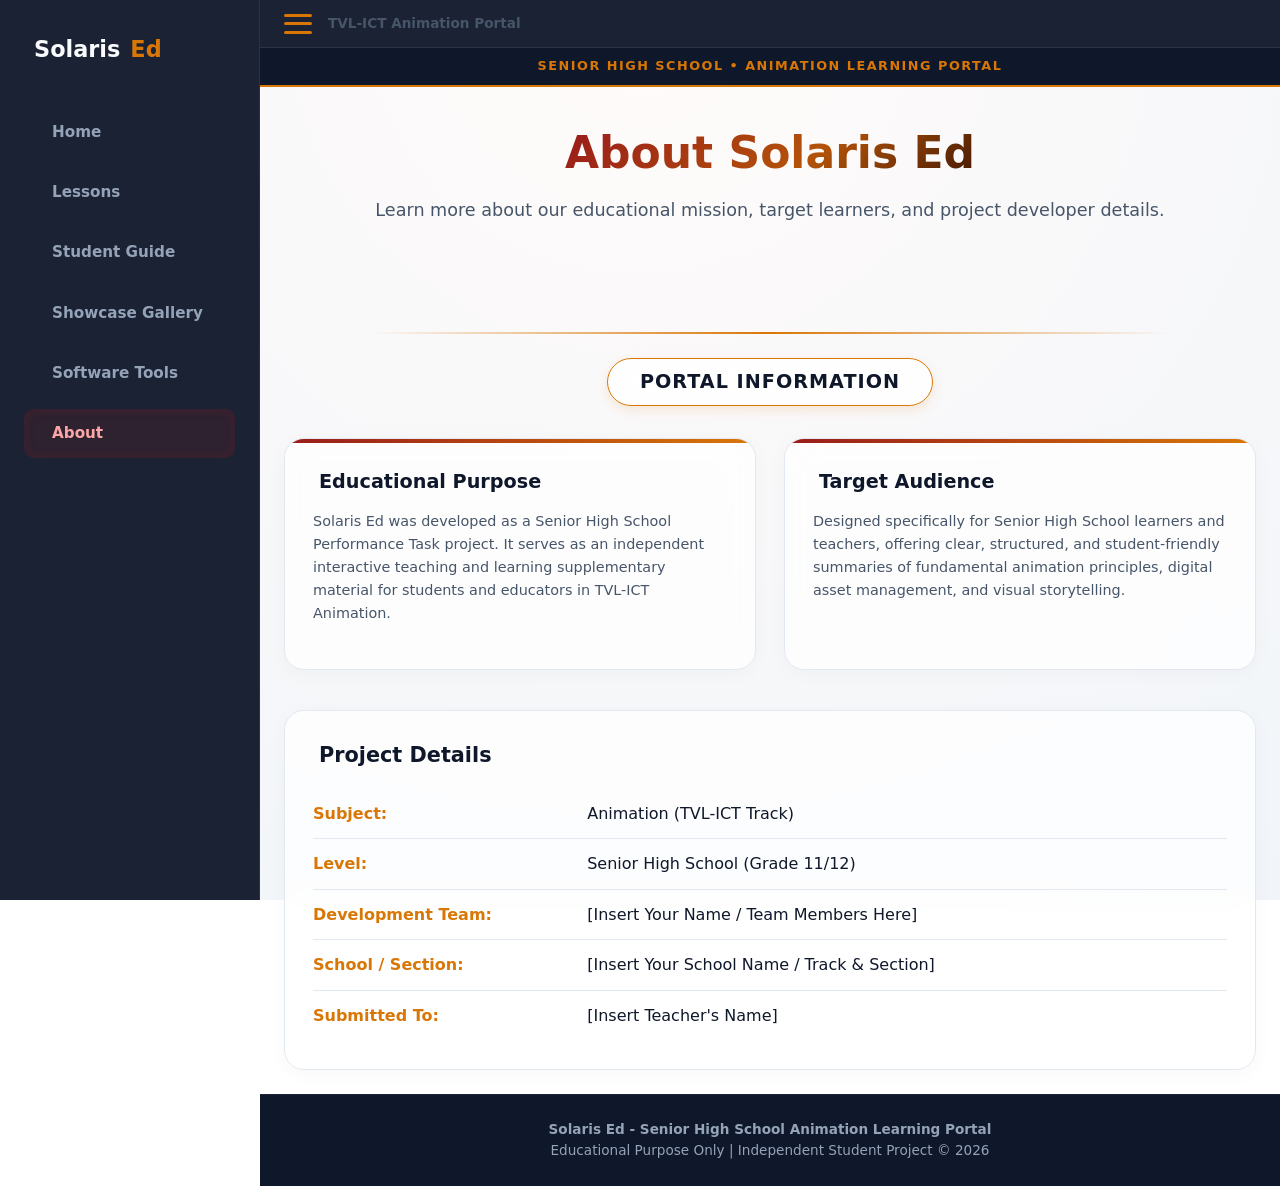
==== about.html @ 91179932 "Initial website upload" ====
<!DOCTYPE html>
<html lang="en">
<head>
    <meta charset="UTF-8">
    <meta name="viewport" content="width=device-width, initial-scale=1.0">
    <title>About Us - Solaris Ed Animation Portal</title>
    <!-- Font Awesome Icons CDN -->
    <link rel="stylesheet" href="fontawesome/css/all.min.css">
    <link rel="stylesheet" href="style.css">
</head>
<body>
    <!-- Pure CSS Sidebar Toggle Checkbox -->
    <input type="checkbox" id="sidebar-toggle" style="display: none;">

    <!-- SIDEBAR NAVIGATION -->
    <aside class="sidebar">
        <div>
            <div class="logo-container">
                <a href="index.html" class="logo">
                    <i class="fa-solid fa-sun"></i> Solaris <span>Ed</span>
                </a>
            </div>
            
            <nav>
                <ul>
                    <li><a href="index.html"><i class="fa-solid fa-house"></i> Home</a></li>
                    <li><a href="lessons.html"><i class="fa-solid fa-book-open"></i> Lessons</a></li>
                    <li><a href="guide.html"><i class="fa-solid fa-compass"></i> Student Guide</a></li>
                    <li><a href="gallery.html"><i class="fa-solid fa-photo-film"></i> Showcase Gallery</a></li>
                    <li><a href="tools.html"><i class="fa-solid fa-laptop-code"></i> Software Tools</a></li>
                    <li><a href="about.html" class="active"><i class="fa-solid fa-circle-info"></i> About</a></li>
                </ul>
            </nav>
        </div>
    </aside>

    <!-- MAIN WRAPPER -->
    <div class="main-wrapper">
        
        <!-- TOP BAR (Hamburger Menu) -->
        <div class="top-bar" style="display: flex; justify-content: space-between; align-items: center; padding: 0.8rem 1.5rem;">
            <div style="display: flex; align-items: center; gap: 1rem;">
                <label for="sidebar-toggle" class="menu-toggle-label" title="Toggle Navigation">
                    <span></span>
                    <span></span>
                    <span></span>
                </label>
                <div style="font-size: 0.85rem; font-weight: 600; color: var(--text-muted);">
                    TVL-ICT Animation Portal
                </div>
            </div>
        </div>
        <!-- Top Portal Banner -->
        <div class="portal-banner">
            SENIOR HIGH SCHOOL • ANIMATION LEARNING PORTAL
        </div>

        <!-- Header Section -->
        <section class="hero" style="padding: 2.5rem 1.5rem;">
            <div class="hero-content">
                <h1>About Solaris Ed</h1>
                <p>Learn more about our educational mission, target learners, and project developer details.</p>
            </div>
        </section>

        <!-- About Content -->
        <div class="container">
            
            <div class="title-divider-container" style="margin-top: 1rem; margin-bottom: 2rem;">
                <div class="yellow-divider-line"></div>
                <div class="section-title-badge">
                    <h2>Portal Information</h2>
                </div>
            </div>
            
            <div class="grid">
                <div class="card">
                    <h3><i class="fa-solid fa-bullseye" style="color: var(--secondary); margin-right: 6px;"></i> Educational Purpose</h3>
                    <p>Solaris Ed was developed as a Senior High School Performance Task project. It serves as an independent interactive teaching and learning supplementary material for students and educators in TVL-ICT Animation.</p>
                </div>

                <div class="card">
                    <h3><i class="fa-solid fa-users" style="color: var(--secondary); margin-right: 6px;"></i> Target Audience</h3>
                    <p>Designed specifically for Senior High School learners and teachers, offering clear, structured, and student-friendly summaries of fundamental animation principles, digital asset management, and visual storytelling.</p>
                </div>
            </div>

            <!-- Team & Developer Details -->
            <div class="lessons-preview" style="margin-top: 1rem;">
                <h2 style="font-size: 1.3rem; margin-bottom: 1rem;"><i class="fa-solid fa-folder-open" style="color: var(--secondary); margin-right: 6px;"></i> Project Details</h2>
                
                <table style="width: 100%; border-collapse: collapse; margin-top: 1rem;">
                    <tr style="border-bottom: 1px solid var(--card-border);">
                        <td style="padding: 0.75rem 0; font-weight: bold; width: 30%; color: var(--secondary);">Subject:</td>
                        <td style="padding: 0.75rem 0; color: var(--text-white);">Animation (TVL-ICT Track)</td>
                    </tr>
                    <tr style="border-bottom: 1px solid var(--card-border);">
                        <td style="padding: 0.75rem 0; font-weight: bold; color: var(--secondary);">Level:</td>
                        <td style="padding: 0.75rem 0; color: var(--text-white);">Senior High School (Grade 11/12)</td>
                    </tr>
                    <tr style="border-bottom: 1px solid var(--card-border);">
                        <td style="padding: 0.75rem 0; font-weight: bold; color: var(--secondary);">Development Team:</td>
                        <td style="padding: 0.75rem 0; color: var(--text-white);">[Insert Your Name / Team Members Here]</td>
                    </tr>
                    <tr style="border-bottom: 1px solid var(--card-border);">
                        <td style="padding: 0.75rem 0; font-weight: bold; color: var(--secondary);">School / Section:</td>
                        <td style="padding: 0.75rem 0; color: var(--text-white);">[Insert Your School Name / Track & Section]</td>
                    </tr>
                    <tr>
                        <td style="padding: 0.75rem 0; font-weight: bold; color: var(--secondary);">Submitted To:</td>
                        <td style="padding: 0.75rem 0; color: var(--text-white);">[Insert Teacher's Name]</td>
                    </tr>
                </table>
            </div>

        </div>

        <!-- Footer -->
        <footer>
            <p><strong>Solaris Ed - Senior High School Animation Learning Portal</strong></p>
            <p>Educational Purpose Only | Independent Student Project &copy; 2026</p>
        </footer>

    </div>

</body>
</html>
---- style.css ----
:root {
    --bg-dark: #1e1b4b;          
    --card-bg: rgba(255, 255, 255, 0.75); 
    --card-border: #e2e8f0;       
    --card-border-hover: #991b1b; 
    --hover-gray: #fdf2f2;        
    --primary: #991b1b;          
    --secondary: #d97706;        
    --secondary-hover: #b45309;  
    --text-main: #0f172a;        
    --text-muted: #475569;       
}

/* ==========================================
   GLOBAL RESET & BASE STYLES
   ========================================== */
* {
    box-sizing: border-box;
    margin: 0;
    padding: 0;
    font-family: 'Segoe UI', system-ui, -apple-system, sans-serif;
}

html {
    scroll-behavior: smooth;
}

body {
    background: radial-gradient(circle at top center, #fffbfa 0%, #f1f5f9 100%);
    background-attachment: fixed;
    color: var(--text-main);
    line-height: 1.6;
    display: flex;
    min-height: 100vh;
    transition: background 0.3s ease, color 0.3s ease;
}

/* ==========================================
   SIDEBAR & MAIN WRAPPER LAYOUT
   ========================================== */
.sidebar {
    width: 260px;
    background: rgba(15, 23, 42, 0.95);
    backdrop-filter: blur(16px);
    -webkit-backdrop-filter: blur(16px);
    border-right: 1px solid rgba(255, 255, 255, 0.08);
    display: flex;
    flex-direction: column;
    justify-content: space-between;
    padding: 2rem 1.5rem;
    position: fixed;
    top: 0;
    left: 0;
    height: 100vh;
    z-index: 1000;
    transition: transform 0.3s ease;
}

.main-wrapper {
    flex: 1;
    margin-left: 260px;
    display: flex;
    flex-direction: column;
    min-height: 100vh;
    transition: margin-left 0.3s ease;
}

.top-bar {
    display: flex;
    justify-content: space-between;
    align-items: center;
    padding: 1.25rem 2rem;
    background: rgba(15, 23, 42, 0.95);
    backdrop-filter: blur(12px);
    border-bottom: 1px solid rgba(255, 255, 255, 0.08);
    position: sticky;
    top: 0;
    z-index: 999;
    color: #f8fafc;
}

.menu-toggle-label {
    display: flex;
    flex-direction: column;
    justify-content: space-between;
    width: 28px;
    height: 20px;
    cursor: pointer;
    z-index: 1100;
}

.menu-toggle-label span {
    display: block;
    height: 3px;
    width: 100%;
    background: var(--secondary);
    border-radius: 2px;
    transition: all 0.3s ease;
}

.logo-container {
    display: flex;
    align-items: center;
    gap: 12px;
    margin-bottom: 2.5rem;
}

.logo {
    font-size: 1.4rem;
    font-weight: 800;
    color: #f8fafc;
    text-decoration: none;
    display: flex;
    align-items: center;
    gap: 10px;
}

.logo i {
    color: var(--secondary);
    font-size: 1.5rem;
    filter: drop-shadow(0 0 10px rgba(217, 119, 6, 0.5));
}

.logo span {
    color: var(--secondary);
}

nav ul {
    list-style: none;
    display: flex;
    flex-direction: column;
    gap: 0.75rem;
}

nav a {
    color: #94a3b8;
    text-decoration: none;
    font-weight: 600;
    padding: 0.75rem 1rem;
    border-radius: 10px;
    display: flex;
    align-items: center;
    gap: 12px;
    font-size: 0.95rem;
    transition: all 0.25s ease;
}

nav a:hover, 
nav a.active {
    background: rgba(153, 27, 27, 0.15);
    color: #fca5a5;
    box-shadow: inset 0 0 12px rgba(153, 27, 27, 0.2);
}

#sidebar-toggle:checked ~ .sidebar {
    transform: translateX(-100%);
}

#sidebar-toggle:checked ~ .main-wrapper {
    margin-left: 0;
}

/* ==========================================
   THEME SWITCH BUTTON STYLING & ANIMATION
   ========================================== */
.theme-switch-wrapper {
    display: flex;
    align-items: center;
    gap: 8px;
    cursor: pointer;
    font-size: 0.85rem;
    font-weight: 600;
    color: #94a3b8;
    user-select: none;
}

.theme-switch {
    position: relative;
    width: 46px;
    height: 24px;
    background: #334155;
    border-radius: 12px;
    padding: 2px;
    transition: background 0.3s ease;
}

.theme-switch .slider {
    position: absolute;
    top: 2px;
    left: 2px;
    width: 20px;
    height: 20px;
    background: #ffffff;
    border-radius: 50%;
    display: flex;
    align-items: center;
    justify-content: center;
    transition: transform 0.3s cubic-bezier(0.4, 0, 0.2, 1);
    box-shadow: 0 2px 4px rgba(0,0,0,0.2);
}

.theme-switch .slider i {
    font-size: 10px;
    position: absolute;
    transition: opacity 0.2s ease;
}

.theme-switch .slider .fa-sun {
    color: #f59e0b;
    opacity: 0;
}

.theme-switch .slider .fa-moon {
    color: #0f172a;
    opacity: 1;
}

#theme-toggle:checked ~ .main-wrapper .theme-switch {
    background: #fbbf24;
}

#theme-toggle:checked ~ .main-wrapper .theme-switch .slider {
    transform: translateX(22px);
}

#theme-toggle:checked ~ .main-wrapper .theme-switch .slider .fa-sun {
    opacity: 1;
}

#theme-toggle:checked ~ .main-wrapper .theme-switch .slider .fa-moon {
    opacity: 0;
}


/* ==========================================
   HOMEPAGE SPECIFIC STYLES (BANNER & HERO)
   ========================================== */
.portal-banner {
    background: #0f172a;
    border-bottom: 2px solid var(--secondary);
    color: var(--secondary);
    padding: 8px 16px;
    text-align: center;
    font-size: 0.8rem;
    letter-spacing: 1.5px;
    font-weight: 700;
    text-transform: uppercase;
}

.hero {
    padding: 3.5rem 1.5rem 2rem 1.5rem;
    text-align: center;
}

.hero-content {
    max-width: 800px;
    margin: 0 auto;
}

.hero h1 {
    font-size: 2.75rem;
    margin-bottom: 1rem;
    line-height: 1.2;
    background: linear-gradient(135deg, #991b1b 0%, #b45309 60%, #451a03 100%);
    -webkit-background-clip: text;
    -webkit-text-fill-color: transparent;
    display: inline-block;
}

.hero p {
    font-size: 1.1rem;
    margin-bottom: 1.75rem;
    color: var(--text-muted);
}

.hero-buttons {
    display: flex;
    gap: 1rem;
    justify-content: center;
    flex-wrap: wrap;
    margin-bottom: 2rem;
}

.btn-primary {
    display: inline-flex;
    align-items: center;
    gap: 8px;
    background: var(--primary);
    color: #ffffff;
    font-weight: 700;
    padding: 0.8rem 1.6rem;
    border-radius: 12px;
    text-decoration: none;
    transition: all 0.3s ease;
    box-shadow: 0 4px 15px rgba(153, 27, 27, 0.3);
}

.btn-primary:hover {
    transform: translateY(-2px);
    background: #b91c1c;
    box-shadow: 0 6px 20px rgba(153, 27, 27, 0.45);
}

.btn-secondary {
    display: inline-flex;
    align-items: center;
    gap: 8px;
    background: rgba(255, 255, 255, 0.8);
    border: 1px solid var(--card-border);
    color: var(--text-main);
    font-weight: 600;
    padding: 0.8rem 1.6rem;
    border-radius: 12px;
    text-decoration: none;
    backdrop-filter: blur(8px);
    transition: all 0.3s ease;
}

.btn-secondary:hover {
    background: #ffffff;
    border-color: var(--primary);
    color: var(--primary);
}

/* Main Container Layout */
.container {
    max-width: 1100px;
    margin: 1.5rem auto;
    padding: 0 1.5rem;
    flex: 1;
    width: 100%;
}

.title-divider-container {
    display: flex;
    flex-direction: column;
    align-items: center;
    margin: 2rem 0;
    width: 100%;
}

.yellow-divider-line {
    width: 100%;
    max-width: 800px;
    height: 2px;
    background: linear-gradient(90deg, transparent 0%, var(--secondary) 50%, transparent 100%);
    margin-bottom: 1.5rem;
}

.section-title-badge {
    display: inline-block;
    padding: 0.5rem 2rem;
    border-radius: 50px;
    background: rgba(255, 255, 255, 0.85);
    backdrop-filter: blur(14px);
    border: 1.5px solid var(--secondary);
    box-shadow: 0 4px 12px rgba(217, 119, 6, 0.15);
}

.section-title-badge h2 {
    font-size: 1.2rem;
    font-weight: 800;
    color: var(--text-main);
    letter-spacing: 1px;
    margin: 0;
    text-transform: uppercase;
}

/* ==========================================
   FEATURE CARDS GRID & ROUNDED CORNERS
   ========================================== */
.grid {
    display: grid;
    grid-template-columns: repeat(auto-fit, minmax(280px, 1fr));
    gap: 1.75rem;
    margin-bottom: 2.5rem;
}

.card, .lessons-preview, .lesson-panel, .card-aguide, .category-detail-panel {
    background: var(--card-bg);
    backdrop-filter: blur(16px);
    -webkit-backdrop-filter: blur(16px);
    border-radius: 20px !important;
    padding: 1.75rem;
    border: 1px solid var(--card-border);
    position: relative;
    overflow: hidden;
    box-shadow: 0 4px 20px rgba(0, 0, 0, 0.03);
    transition: all 0.3s cubic-bezier(0.16, 1, 0.3, 1);
}

.card::before {
    content: '';
    position: absolute;
    top: 0;
    left: 0;
    width: 100%;
    height: 4px;
    background: linear-gradient(90deg, var(--primary), var(--secondary));
}

.card h3 {
    color: var(--text-main);
    margin-bottom: 0.75rem;
    font-size: 1.2rem;
    font-weight: 700;
}

.card p {
    color: var(--text-muted);
    font-size: 0.9rem;
    margin-bottom: 1rem;
}

.card-link {
    color: var(--primary);
    text-decoration: none;
    font-weight: 700;
    font-size: 0.9rem;
    display: inline-flex;
    align-items: center;
    gap: 6px;
}

.card:hover, .lessons-preview:hover {
    transform: translateY(-5px);
    background: #ffffff;
    border-color: var(--primary);
    box-shadow: 0 10px 25px rgba(153, 27, 27, 0.12);
}

/* Homepage Dual Section */
.home-dual-section {
    display: grid;
    grid-template-columns: 1fr 1fr;
    gap: 2rem;
    margin-top: 2rem;
    align-items: start;
}

.lessons-preview {
    height: fit-content;
}

.curriculum-list {
    display: flex;
    flex-direction: column;
    gap: 0.75rem;
    list-style: none;
    margin-top: 1.25rem;
    width: 100%;
}

.curriculum-list li {
    width: 100%;
}

.curriculum-item {
    display: flex;
    align-items: center;
    justify-content: space-between;
    padding: 0.85rem 1.25rem;
    background: rgba(255, 255, 255, 0.6);
    backdrop-filter: blur(12px);
    -webkit-backdrop-filter: blur(12px);
    border: 1px solid var(--card-border);
    border-radius: 16px;
    text-decoration: none;
    color: var(--text-main);
    transition: all 0.3s cubic-bezier(0.16, 1, 0.3, 1);
}

.curriculum-item:hover {
    transform: translateY(-3px);
    border-color: var(--primary);
    background: #ffffff;
    box-shadow: 0 6px 15px rgba(153, 27, 27, 0.1);
}

.curriculum-left {
    display: flex;
    align-items: center;
    gap: 12px;
}

.curriculum-left i {
    font-size: 1.15rem;
    color: var(--secondary);
}

.curriculum-title {
    font-size: 0.95rem;
    font-weight: 700;
    color: var(--text-main);
}

.curriculum-desc {
    font-size: 0.8rem;
    color: var(--text-muted);
}

.curriculum-badge {
    font-size: 0.75rem;
    font-weight: 700;
    color: #92400e;
    background: rgba(217, 119, 6, 0.15);
    padding: 3px 10px;
    border-radius: 20px;
    border: 1px solid rgba(217, 119, 6, 0.3);
    white-space: nowrap;
}

/* ==========================================
   LESSONS NAV BAR
   ========================================== */
.lesson-nav-bar {
    display: flex;
    flex-wrap: wrap;
    justify-content: center !important;
    align-items: center;
    gap: 0.75rem;
    margin: 0 auto 2rem auto;
    padding: 0.5rem 0;
    width: 100%;
}

.lesson-nav-btn {
    flex: 1 1 0;
    min-width: 0;
    display: inline-flex;
    align-items: center;
    justify-content: center;
    gap: 3px;
    padding: 0.75rem 1.15rem;
    background: var(--card-bg);
    backdrop-filter: blur(16px);
    -webkit-backdrop-filter: blur(16px);
    border: 1px solid var(--card-border);
    border-radius: 12px;
    color: var(--text-main);
    font-size: 0.9rem;
    font-weight: 700;
    cursor: pointer;
    white-space: nowrap;
    overflow: hidden;
    text-overflow: ellipsis;
    transition: all 0.3s cubic-bezier(0.16, 1, 0.3, 1);
}

.lesson-nav-btn i {
    color: var(--secondary);
    font-size: 0.85rem;
    flex-shrink: 0;
}

.lesson-nav-btn:hover {
    background: #ffffff;
    border-color: var(--primary);
    transform: translateY(-2px);
    box-shadow: 0 4px 12px rgba(153, 27, 27, 0.15);
}

#tab-lesson1:checked ~ .lesson-nav-bar label[for="tab-lesson1"],
#tab-lesson2:checked ~ .lesson-nav-bar label[for="tab-lesson2"],
#tab-lesson3:checked ~ .lesson-nav-bar label[for="tab-lesson3"],
#tab-lesson4:checked ~ .lesson-nav-bar label[for="tab-lesson4"],
#tab-lesson5:checked ~ .lesson-nav-bar label[for="tab-lesson5"],
#tab-lesson6:checked ~ .lesson-nav-bar label[for="tab-lesson6"],
#tab-lesson7:checked ~ .lesson-nav-bar label[for="tab-lesson7"] {
    background: var(--primary);
    border-color: #7f1d1d;
    color: #ffffff;
    box-shadow: 0 4px 15px rgba(153, 27, 27, 0.3);
}

#theme-toggle:checked ~ .main-wrapper #tab-lesson1:checked ~ .lesson-nav-bar label[for="tab-lesson1"],
#theme-toggle:checked ~ .main-wrapper #tab-lesson2:checked ~ .lesson-nav-bar label[for="tab-lesson2"],
#theme-toggle:checked ~ .main-wrapper #tab-lesson3:checked ~ .lesson-nav-bar label[for="tab-lesson3"],
#theme-toggle:checked ~ .main-wrapper #tab-lesson4:checked ~ .lesson-nav-bar label[for="tab-lesson4"],
#theme-toggle:checked ~ .main-wrapper #tab-lesson5:checked ~ .lesson-nav-bar label[for="tab-lesson5"],
#theme-toggle:checked ~ .main-wrapper #tab-lesson6:checked ~ .lesson-nav-bar label[for="tab-lesson6"],
#theme-toggle:checked ~ .main-wrapper #tab-lesson7:checked ~ .lesson-nav-bar label[for="tab-lesson7"] {
    background: #fbbf24 !important;
    border-color: #d97706 !important;
    color: #0f172a !important;
}

/* ==========================================
   LESSON PANELS DISPLAY & BADGES
   ========================================== */
.lesson-panel {
    display: none !important;
    background: var(--card-bg);
    border: 1px solid var(--card-border);
    border-radius: 20px;
    padding: 2.5rem;
    backdrop-filter: blur(16px);
    -webkit-backdrop-filter: blur(16px);
    margin-top: 1.0rem;
    box-shadow: 0 4px 20px rgba(0, 0, 0, 0.03);
    animation: fadeIn 0.4s ease-in-out;
}

@keyframes fadeIn {
    from { opacity: 0; transform: translateY(10px); }
    to { opacity: 1; transform: translateY(0); }
}

#tab-lesson1:checked ~ .lesson-content-display #panel-lesson1,
#tab-lesson2:checked ~ .lesson-content-display #panel-lesson2,
#tab-lesson3:checked ~ .lesson-content-display #panel-lesson3,
#tab-lesson4:checked ~ .lesson-content-display #panel-lesson4,
#tab-lesson5:checked ~ .lesson-content-display #panel-lesson5,
#tab-lesson6:checked ~ .lesson-content-display #panel-lesson6,
#tab-lesson7:checked ~ .lesson-content-display #panel-lesson7 {
    display: block !important;
}

.lesson-header-row {
    display: flex;
    justify-content: space-between;
    align-items: flex-start;
    gap: 1rem;
    flex-wrap: wrap;
    margin-bottom: 1.5rem;
}

.view-toggle-container {
    display: inline-flex;
    background: rgba(0, 0, 0, 0.05);
    padding: 4px;
    border-radius: 12px;
    border: 1px solid var(--card-border);
}

.toggle-btn {
    padding: 0.45rem 0.9rem;
    font-size: 0.8rem;
    font-weight: 600;
    color: var(--text-muted);
    border-radius: 8px;
    cursor: pointer;
    display: inline-flex;
    align-items: center;
    gap: 6px;
    transition: all 0.25s ease;
}

.toggle-btn:hover {
    color: var(--text-main);
}

#l1-full:checked ~ .lesson-header-row .btn-full,
#l1-summary:checked ~ .lesson-header-row .btn-summary,
#l2-full:checked ~ .lesson-header-row .btn-full,
#l2-summary:checked ~ .lesson-header-row .btn-summary,
#l3-full:checked ~ .lesson-header-row .btn-full,
#l3-summary:checked ~ .lesson-header-row .btn-summary,
#l4-full:checked ~ .lesson-header-row .btn-full,
#l4-summary:checked ~ .lesson-header-row .btn-summary,
#l5-full:checked ~ .lesson-header-row .btn-full,
#l5-summary:checked ~ .lesson-header-row .btn-summary,
#l6-full:checked ~ .lesson-header-row .btn-full,
#l6-summary:checked ~ .lesson-header-row .btn-summary,
#l7-full:checked ~ .lesson-header-row .btn-full,
#l7-summary:checked ~ .lesson-header-row .btn-summary {
    background: var(--primary);
    color: #ffffff;
    font-weight: 700;
    box-shadow: 0 2px 8px rgba(153, 27, 27, 0.3);
}

.summary-content-view {
    display: none;
}

#l1-summary:checked ~ .full-content-view,
#l2-summary:checked ~ .full-content-view,
#l3-summary:checked ~ .full-content-view,
#l4-summary:checked ~ .full-content-view,
#l5-summary:checked ~ .full-content-view,
#l6-summary:checked ~ .full-content-view,
#l7-summary:checked ~ .full-content-view {
    display: none;
}

#l1-summary:checked ~ .summary-content-view,
#l2-summary:checked ~ .summary-content-view,
#l3-summary:checked ~ .summary-content-view,
#l4-summary:checked ~ .summary-content-view,
#l5-summary:checked ~ .summary-content-view,
#l6-summary:checked ~ .summary-content-view,
#l7-summary:checked ~ .summary-content-view {
    display: block;
    animation: fadeIn 0.3s ease-in-out;
}

.summary-highlight-card {
    background: rgba(255, 255, 255, 0.7);
    border: 1.5px solid rgba(153, 27, 27, 0.3);
    border-radius: 16px;
    padding: 1.5rem;
    box-shadow: 0 4px 15px rgba(153, 27, 27, 0.05);
}

.summary-badge {
    display: inline-flex;
    align-items: center;
    gap: 6px;
    font-size: 0.85rem;
    font-weight: 800;
    color: var(--primary);
    background: rgba(153, 27, 27, 0.12);
    padding: 4px 12px;
    border-radius: 20px;
    border: 1px solid rgba(153, 27, 27, 0.25);
    margin-bottom: 1.25rem;
    text-transform: uppercase;
}

.summary-list {
    list-style: none;
    display: flex;
    flex-direction: column;
    gap: 0.85rem;
}

.summary-list li {
    background: rgba(255, 255, 255, 0.7);
    padding: 0.85rem 1.1rem;
    border-radius: 10px;
    border-left: 4px solid var(--primary);
    font-size: 0.92rem;
    line-height: 1.5;
    color: var(--text-main);
}

.highlight-yellow {
    color: #b45309;
    font-weight: 700;
}

.welcome-box {
    text-align: center;
    padding: 3rem 2rem;
}

.welcome-icon {
    font-size: 3rem;
    color: var(--primary);
    margin-bottom: 1rem;
}

.lesson-tag {
    display: inline-block;
    font-size: 0.75rem;
    font-weight: 700;
    color: var(--primary);
    background: rgba(153, 27, 27, 0.12);
    padding: 4px 12px;
    border-radius: 20px;
    border: 1px solid rgba(153, 27, 27, 0.25);
    margin-bottom: 0.5rem;
}

.lesson-subtitle {
    font-size: 0.95rem;
    color: var(--text-muted);
    margin-top: 0.25rem;
}

.lesson-body-text h3 {
    font-size: 1.1rem;
    color: var(--text-main);
    margin-top: 1.5rem;
    margin-bottom: 0.75rem;
    font-weight: 700;
}

.lesson-body-text ul {
    padding-left: 1.25rem;
    color: var(--text-main);
}

.lesson-body-text li {
    margin-bottom: 0.5rem;
    font-size: 0.95rem;
}

.image-placeholder-box {
    width: 100%;
    min-height: 200px;
    background: rgba(255, 255, 255, 0.5);
    border: 2px dashed rgba(153, 27, 27, 0.4);
    border-radius: 16px;
    display: flex;
    flex-direction: column;
    align-items: center;
    justify-content: center;
    margin: 1.25rem 0;
    padding: 1.5rem;
    text-align: center;
    backdrop-filter: blur(8px);
    transition: all 0.3s ease;
}

.image-placeholder-box:hover {
    border-color: var(--primary);
    background: rgba(153, 27, 27, 0.05);
}

.placeholder-icon {
    font-size: 2.5rem;
    color: var(--primary);
    margin-bottom: 0.75rem;
}

.image-placeholder-box p {
    font-size: 0.9rem;
    color: var(--text-muted);
    font-weight: 500;
}

/* FOOTER */
footer {
    background-color: #0f172a;
    color: #94a3b8;
    padding: 1.5rem;
    text-align: center;
    font-size: 0.85rem;
    border-top: 1px solid rgba(255, 255, 255, 0.05);
    margin-top: auto;
}

/* RESPONSIVE LAYOUT */
@media (max-width: 900px) {
    .sidebar {
        transform: translateX(-100%);
    }
    .main-wrapper {
        margin-left: 0;
    }
    #sidebar-toggle:checked ~ .sidebar {
        transform: translateX(0);
    }
    .home-dual-section {
        grid-template-columns: 1fr;
    }
}

/* ==========================================
   SOFTWARE TOOLS HUB & GUIDE STYLES
   ========================================== */
.tool-radio {
    display: none !important;
}

.tools-layout {
    display: grid;
    grid-template-columns: 2fr 1fr;
    gap: 2rem;
    align-items: start;
}

@media (max-width: 768px) {
    .tools-layout {
        grid-template-columns: 1fr;
    }
}

.category-label {
    display: flex;
    align-items: center;
    gap: 1rem;
    width: 100%;
    padding: 1.25rem 1.5rem;
    background: var(--card-bg);
    border: 1px solid var(--card-border);
    border-radius: 14px;
    cursor: pointer;
    transition: all 0.3s ease;
    margin-bottom: 1rem;
    box-sizing: border-box;
    color: var(--text-main);
    font-weight: 600;
}

.category-label:hover {
    background: #ffffff;
    border-color: var(--primary);
}

/* PAG-AAYOS SA MALIIT NA TEXT SA CATEGORY BUTTONS PARA MAGING READABLE */
.category-label small, 
.category-label p,
.category-label div span {
    color: #475569 !important;
    font-weight: 500;
}

.category-detail-panel {
    display: none !important;
    background: var(--card-bg);
    border: 1px solid var(--card-border);
    border-radius: 20px !important;
    padding: 2rem;
    backdrop-filter: blur(16px);
}

#cat-default:checked ~ .tools-layout #panel-default {
    display: block !important;
}

#cat-pc:checked ~ .tools-layout #label-pc {
    background: var(--primary);
    border-color: #7f1d1d;
    color: #ffffff;
}

/* Kapag naka-active o nakapindot, gawing puti ang maliit na text sa button */
#cat-pc:checked ~ .tools-layout label[for="cat-pc"] small,
#cat-mobile:checked ~ .tools-layout label[for="cat-mobile"] small {
    color: #f1f5f9 !important;
}

#cat-pc:checked ~ .tools-layout #panel-pc {
    display: block !important;
}

#cat-mobile:checked ~ .tools-layout #label-mobile {
    background: var(--primary);
    border-color: #7f1d1d;
    color: #ffffff;
}

#cat-mobile:checked ~ .tools-layout #panel-mobile {
    display: block !important;
}

.sub-tool-card {
    background: rgba(255, 255, 255, 0.65);
    border: 1px solid var(--card-border);
    border-radius: 12px;
    padding: 1.25rem;
    margin-bottom: 1rem;
    display: flex;
    justify-content: space-between;
    align-items: center;
    gap: 1rem;
    transition: all 0.2s ease;
}

.sub-tool-card:hover {
    background: #ffffff;
    border-color: var(--primary);
}

@media (max-width: 600px) {
    .sub-tool-card {
        flex-direction: column;
        align-items: flex-start;
    }
}

.sub-tool-info {
    flex: 1;
}

.category-detail-panel h3,
.category-detail-panel h4,
.sub-tool-info h4 {
    color: #b45309 !important;
    font-weight: 700;
}

.tool-action-btn {
    display: inline-flex;
    align-items: center;
    gap: 6px;
    padding: 0.5rem 1rem;
    background: var(--primary);
    color: #ffffff;
    font-weight: 700;
    font-size: 0.85rem;
    border-radius: 8px;
    text-decoration: none;
    transition: all 0.2s ease;
    white-space: nowrap;
    box-shadow: 0 2px 8px rgba(153, 27, 27, 0.25);
}

.tool-action-btn:hover {
    background: #b91c1c;
}

#tab-welcome:checked ~ .lesson-content-display #panel-welcome {
    display: block !important;
}

#tab-lesson1:checked ~ .lesson-content-display #panel-welcome,
#tab-lesson2:checked ~ .lesson-content-display #panel-welcome,
#tab-lesson3:checked ~ .lesson-content-display #panel-welcome,
#tab-lesson4:checked ~ .lesson-content-display #panel-welcome,
#tab-lesson5:checked ~ .lesson-content-display #panel-welcome,
#tab-lesson6:checked ~ .lesson-content-display #panel-welcome,
#tab-lesson7:checked ~ .lesson-content-display #panel-welcome {
    display: none !important;
}

/* Card Guide Container */
.card-aguide {
    background: var(--card-bg);
    border: 1px solid var(--card-border);
    border-top: 4px solid var(--secondary);
    border-radius: 20px !important;
    padding: 2.5rem;
    backdrop-filter: blur(16px);
    margin-top: 1.0rem;
    margin-bottom: 2rem;
    display: block;
    box-shadow: 0 8px 30px rgba(0, 0, 0, 0.05);
}

.card-aguide h2 {
    margin-top: 0.5rem;
    margin-bottom: 0.5rem;
    color: var(--text-main);
}

.card-aguide .lesson-subtitle {
    margin-bottom: 1.5rem;
    color: var(--text-muted);
}

.card-aguide h3 {
    margin-top: 1.5rem;
    margin-bottom: 0.5rem;
    color: var(--text-main);
}

.card-aguide ul {
    margin-left: 1.5rem;
    margin-bottom: 1.5rem;
    color: var(--text-main);
}

.card-aguide .faq-list {
    display: flex;
    flex-direction: column;
    gap: 1rem;
    margin-top: 1rem;
}

.card-aguide .faq-item {
    background: rgba(255, 255, 255, 0.5);
    padding: 1.25rem;
    border-radius: 12px;
    border: 1px solid var(--card-border);
}

.card-aguide .faq-item h4 {
    color: var(--secondary);
    margin-bottom: 0.5rem;
    font-size: 1rem;
}

.card-aguide .faq-item p {
    font-size: 0.9rem;
    color: var(--text-muted);
    margin: 0;
}
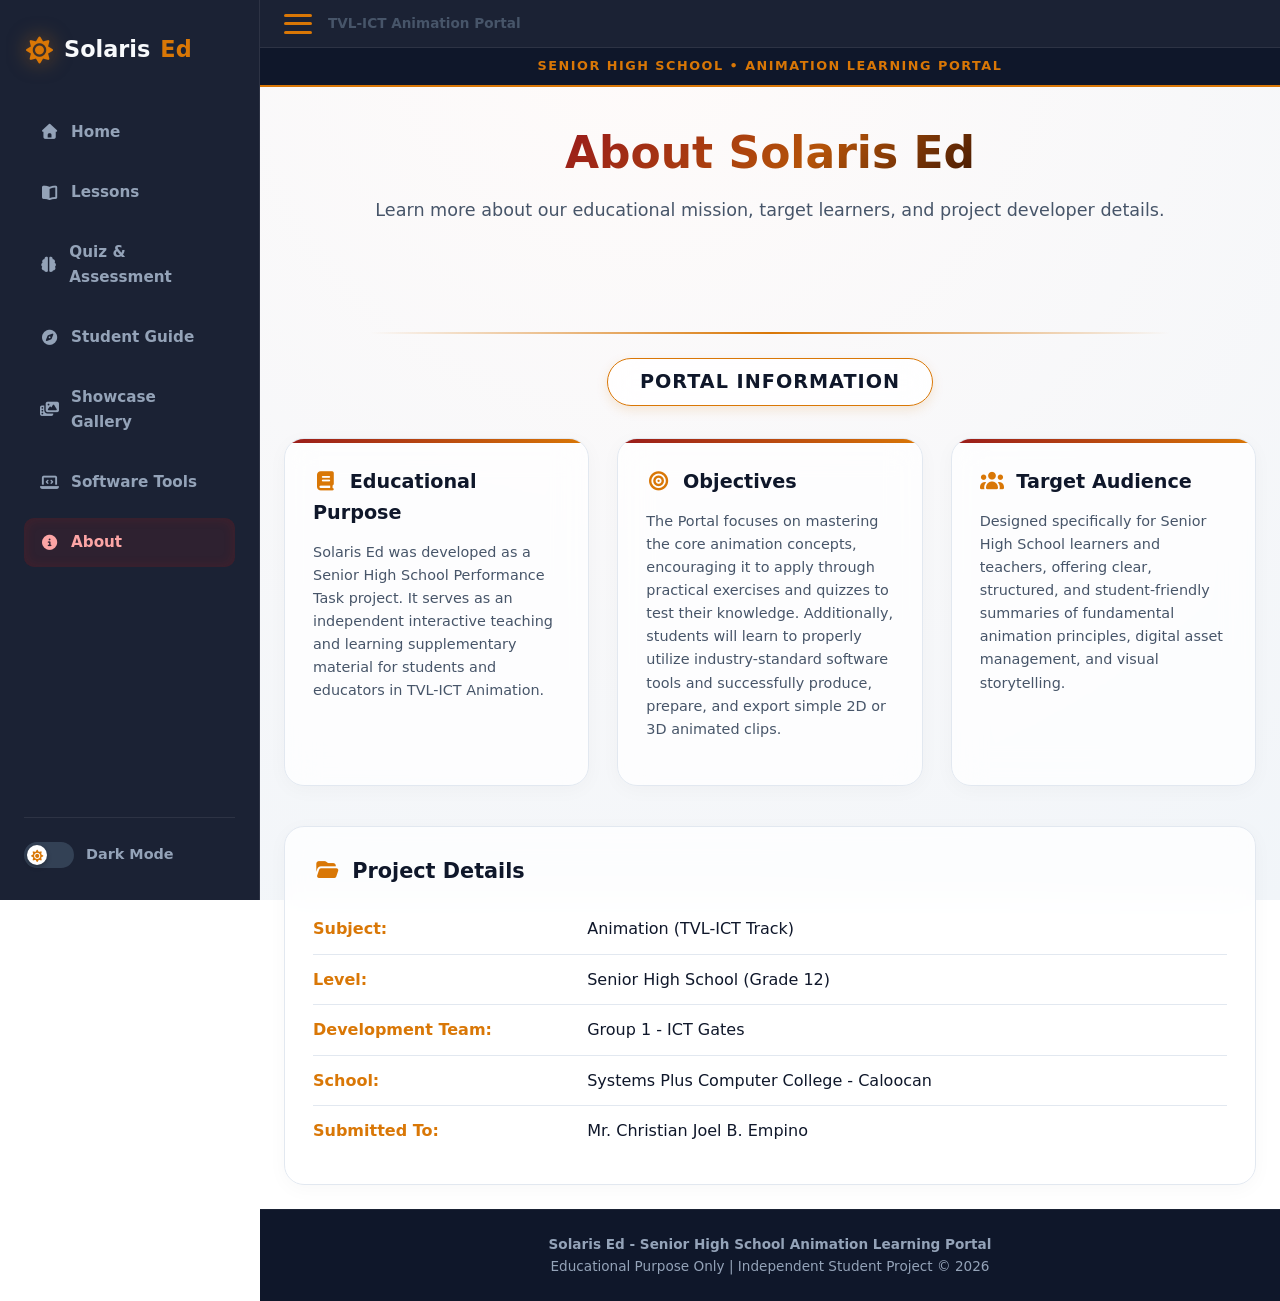
==== commit b5d1f587: "Commit v.2" ====
--- a/about.html
+++ b/about.html
@@ -3,16 +3,14 @@
 <head>
     <meta charset="UTF-8">
     <meta name="viewport" content="width=device-width, initial-scale=1.0">
+    <link type="image/x-icon" href="C:/Users/63907/3D Objects/Website Animation/Images/solaris_logo.png" rel="shortcut icon">
     <title>About Us - Solaris Ed Animation Portal</title>
-    <!-- Font Awesome Icons CDN -->
-    <link rel="stylesheet" href="fontawesome/css/all.min.css">
-    <link rel="stylesheet" href="style.css">
+    <link rel="stylesheet" href="css/all.min.css">
+    <link rel="stylesheet" href="css/style.css">
 </head>
 <body>
-    <!-- Pure CSS Sidebar Toggle Checkbox -->
     <input type="checkbox" id="sidebar-toggle" style="display: none;">
 
-    <!-- SIDEBAR NAVIGATION -->
     <aside class="sidebar">
         <div>
             <div class="logo-container">
@@ -25,6 +23,7 @@
                 <ul>
                     <li><a href="index.html"><i class="fa-solid fa-house"></i> Home</a></li>
                     <li><a href="lessons.html"><i class="fa-solid fa-book-open"></i> Lessons</a></li>
+                    <li><a href="Quiz.html"><i class="fa-solid fa-brain"></i> Quiz & Assessment</a></li>
                     <li><a href="guide.html"><i class="fa-solid fa-compass"></i> Student Guide</a></li>
                     <li><a href="gallery.html"><i class="fa-solid fa-photo-film"></i> Showcase Gallery</a></li>
                     <li><a href="tools.html"><i class="fa-solid fa-laptop-code"></i> Software Tools</a></li>
@@ -32,12 +31,23 @@
                 </ul>
             </nav>
         </div>
+
+        <div class="sidebar-footer" style="margin-top: auto; padding-top: 1.5rem; border-top: 1px solid rgba(255, 255, 255, 0.08);">
+            <input type="checkbox" id="theme-toggle" style="display: none;" onchange="saveThemePreference()">
+            <label for="theme-toggle" class="theme-switch-wrapper">
+                <div class="theme-switch">
+                    <div class="slider">
+                        <i class="fa-solid fa-sun"></i>
+                        <i class="fa-solid fa-moon"></i>
+                    </div>
+                </div>
+                <span class="theme-label-text">Dark Mode</span>
+            </label>
+        </div>
     </aside>
 
-    <!-- MAIN WRAPPER -->
     <div class="main-wrapper">
         
-        <!-- TOP BAR (Hamburger Menu) -->
         <div class="top-bar" style="display: flex; justify-content: space-between; align-items: center; padding: 0.8rem 1.5rem;">
             <div style="display: flex; align-items: center; gap: 1rem;">
                 <label for="sidebar-toggle" class="menu-toggle-label" title="Toggle Navigation">
@@ -50,12 +60,11 @@
                 </div>
             </div>
         </div>
-        <!-- Top Portal Banner -->
+
         <div class="portal-banner">
             SENIOR HIGH SCHOOL • ANIMATION LEARNING PORTAL
         </div>
 
-        <!-- Header Section -->
         <section class="hero" style="padding: 2.5rem 1.5rem;">
             <div class="hero-content">
                 <h1>About Solaris Ed</h1>
@@ -63,7 +72,6 @@
             </div>
         </section>
 
-        <!-- About Content -->
         <div class="container">
             
             <div class="title-divider-container" style="margin-top: 1rem; margin-bottom: 2rem;">
@@ -75,17 +83,22 @@
             
             <div class="grid">
                 <div class="card">
-                    <h3><i class="fa-solid fa-bullseye" style="color: var(--secondary); margin-right: 6px;"></i> Educational Purpose</h3>
+                    <h3><i class="fa-solid fa-book" style="color: var(--secondary); margin-right: 6px;"></i> Educational Purpose</h3>
                     <p>Solaris Ed was developed as a Senior High School Performance Task project. It serves as an independent interactive teaching and learning supplementary material for students and educators in TVL-ICT Animation.</p>
+                </div>
+
+                <div class="card">
+                    <h3><i class="fa-solid fa-bullseye" style="color: var(--secondary); margin-right: 6px;"></i> Objectives</h3>
+                    <p>The Portal focuses on mastering the core animation concepts, encouraging it to apply through practical exercises and quizzes to test their knowledge. Additionally, students will learn to properly utilize industry-standard software tools and successfully produce, prepare, and export simple 2D or 3D animated clips.</p>
                 </div>
 
                 <div class="card">
                     <h3><i class="fa-solid fa-users" style="color: var(--secondary); margin-right: 6px;"></i> Target Audience</h3>
                     <p>Designed specifically for Senior High School learners and teachers, offering clear, structured, and student-friendly summaries of fundamental animation principles, digital asset management, and visual storytelling.</p>
                 </div>
+               
             </div>
 
-            <!-- Team & Developer Details -->
             <div class="lessons-preview" style="margin-top: 1rem;">
                 <h2 style="font-size: 1.3rem; margin-bottom: 1rem;"><i class="fa-solid fa-folder-open" style="color: var(--secondary); margin-right: 6px;"></i> Project Details</h2>
                 
@@ -96,32 +109,31 @@
                     </tr>
                     <tr style="border-bottom: 1px solid var(--card-border);">
                         <td style="padding: 0.75rem 0; font-weight: bold; color: var(--secondary);">Level:</td>
-                        <td style="padding: 0.75rem 0; color: var(--text-white);">Senior High School (Grade 11/12)</td>
+                        <td style="padding: 0.75rem 0; color: var(--text-white);">Senior High School (Grade 12)</td>
                     </tr>
                     <tr style="border-bottom: 1px solid var(--card-border);">
                         <td style="padding: 0.75rem 0; font-weight: bold; color: var(--secondary);">Development Team:</td>
-                        <td style="padding: 0.75rem 0; color: var(--text-white);">[Insert Your Name / Team Members Here]</td>
+                        <td style="padding: 0.75rem 0; color: var(--text-white);">Group 1 - ICT Gates</td>
                     </tr>
                     <tr style="border-bottom: 1px solid var(--card-border);">
-                        <td style="padding: 0.75rem 0; font-weight: bold; color: var(--secondary);">School / Section:</td>
-                        <td style="padding: 0.75rem 0; color: var(--text-white);">[Insert Your School Name / Track & Section]</td>
+                        <td style="padding: 0.75rem 0; font-weight: bold; color: var(--secondary);">School:</td>
+                        <td style="padding: 0.75rem 0; color: var(--text-white);">Systems Plus Computer College - Caloocan</td>
                     </tr>
                     <tr>
                         <td style="padding: 0.75rem 0; font-weight: bold; color: var(--secondary);">Submitted To:</td>
-                        <td style="padding: 0.75rem 0; color: var(--text-white);">[Insert Teacher's Name]</td>
+                        <td style="padding: 0.75rem 0; color: var(--text-white);">Mr. Christian Joel B. Empino</td>
                     </tr>
                 </table>
             </div>
 
         </div>
 
-        <!-- Footer -->
         <footer>
             <p><strong>Solaris Ed - Senior High School Animation Learning Portal</strong></p>
             <p>Educational Purpose Only | Independent Student Project &copy; 2026</p>
         </footer>
 
     </div>
-
+   	<script src="js/theme_mode.js"></script>
 </body>
 </html>
--- a/css/style.css
+++ b/css/style.css
@@ -0,0 +1,2097 @@
+:root {
+    --bg-dark: #1e1b4b;          
+    --card-bg: rgba(255, 255, 255, 0.75); 
+    --card-border: #e2e8f0;       
+    --card-border-hover: #f56c6c; 
+    --hover-gray: #fdf2f2;        
+    --primary: #991b1b;          
+    --secondary: #d97706;        
+    --secondary-hover: #b45309;  
+    --text-main: #0f172a;        
+    --text-muted: #475569;       
+}
+
+/* ==========================================
+   GLOBAL RESET & BASE STYLES
+   ========================================== */
+* {
+    box-sizing: border-box;
+    margin: 0;
+    padding: 0;
+    font-family: 'Segoe UI', system-ui, -apple-system, sans-serif;
+}
+
+html {
+    scroll-behavior: smooth;
+}
+
+body {
+    background: radial-gradient(circle at top center, #fffbfa 0%, #f1f5f9 100%);
+    background-attachment: fixed;
+    color: var(--text-main);
+    line-height: 1.6;
+    display: flex;
+    min-height: 100vh;
+    transition: background 0.3s ease, color 0.3s ease;
+}
+
+/* ==========================================
+   SIDEBAR & MAIN WRAPPER LAYOUT
+   ========================================== */
+.sidebar {
+    width: 260px;
+    background: rgba(15, 23, 42, 0.95);
+    backdrop-filter: blur(16px);
+    -webkit-backdrop-filter: blur(16px);
+    border-right: 1px solid rgba(255, 255, 255, 0.08);
+    display: flex;
+    flex-direction: column;
+    justify-content: space-between;
+    padding: 2rem 1.5rem;
+    position: fixed;
+    top: 0;
+    left: 0;
+    height: 100vh;
+    z-index: 1000;
+    transition: transform 0.3s ease;
+}
+
+.main-wrapper {
+    flex: 1;
+    margin-left: 260px;
+    display: flex;
+    flex-direction: column;
+    min-height: 100vh;
+    transition: margin-left 0.3s ease;
+}
+
+.top-bar {
+    display: flex;
+    justify-content: space-between;
+    align-items: center;
+    padding: 1.25rem 2rem;
+    background: rgba(15, 23, 42, 0.95);
+    backdrop-filter: blur(12px);
+    border-bottom: 1px solid rgba(255, 255, 255, 0.08);
+    position: sticky;
+    top: 0;
+    z-index: 999;
+    color: #f8fafc;
+}
+
+.menu-toggle-label {
+    display: flex;
+    flex-direction: column;
+    justify-content: space-between;
+    width: 28px;
+    height: 20px;
+    cursor: pointer;
+    z-index: 1100;
+}
+
+.menu-toggle-label span {
+    display: block;
+    height: 3px;
+    width: 100%;
+    background: var(--secondary);
+    border-radius: 2px;
+    transition: all 0.3s ease;
+}
+
+.logo-container {
+    display: flex;
+    align-items: center;
+    gap: 12px;
+    margin-bottom: 2.5rem;
+}
+
+.logo {
+    font-size: 1.4rem;
+    font-weight: 800;
+    color: #f8fafc;
+    text-decoration: none;
+    display: flex;
+    align-items: center;
+    gap: 10px;
+}
+
+.logo i {
+    color: var(--secondary);
+    font-size: 1.5rem;
+    filter: drop-shadow(0 0 10px rgba(217, 119, 6, 0.5));
+}
+
+.logo span {
+    color: var(--secondary);
+}
+
+nav ul {
+    list-style: none;
+    display: flex;
+    flex-direction: column;
+    gap: 0.75rem;
+}
+
+nav a {
+    color: #94a3b8;
+    text-decoration: none;
+    font-weight: 600;
+    padding: 0.75rem 1rem;
+    border-radius: 10px;
+    display: flex;
+    align-items: center;
+    gap: 12px;
+    font-size: 0.95rem;
+    transition: all 0.25s ease;
+}
+
+nav a:hover, 
+nav a.active {
+    background: rgba(153, 27, 27, 0.15);
+    color: #fca5a5;
+    box-shadow: inset 0 0 12px rgba(153, 27, 27, 0.2);
+}
+
+#sidebar-toggle:checked ~ .sidebar {
+    transform: translateX(-100%);
+}
+
+#sidebar-toggle:checked ~ .main-wrapper {
+    margin-left: 0;
+}
+
+/* ==========================================
+   THEME SWITCH BUTTON STYLING & ANIMATION
+   ========================================== */
+.theme-switch-wrapper {
+    display: flex;
+    align-items: center;
+    gap: 8px;
+    cursor: pointer;
+    font-size: 0.85rem;
+    font-weight: 600;
+    color: #94a3b8;
+    user-select: none;
+}
+
+.theme-switch {
+    position: relative;
+    width: 46px;
+    height: 24px;
+    background: #334155;
+    border-radius: 12px;
+    padding: 2px;
+    transition: background 0.3s ease;
+}
+
+.theme-switch .slider {
+    position: absolute;
+    top: 2px;
+    left: 2px;
+    width: 20px;
+    height: 20px;
+    background: #ffffff;
+    border-radius: 50%;
+    display: flex;
+    align-items: center;
+    justify-content: center;
+    transition: transform 0.3s cubic-bezier(0.4, 0, 0.2, 1);
+    box-shadow: 0 2px 4px rgba(0,0,0,0.2);
+}
+
+.theme-switch .slider i {
+    font-size: 10px;
+    position: absolute;
+    transition: opacity 0.2s ease;
+}
+
+.theme-switch .slider .fa-sun {
+    color: #f59e0b;
+    opacity: 0;
+}
+
+.theme-switch .slider .fa-moon {
+    color: #0f172a;
+    opacity: 1;
+}
+
+#theme-toggle:checked ~ .main-wrapper .theme-switch {
+    background: #fbbf24;
+}
+
+#theme-toggle:checked ~ .main-wrapper .theme-switch .slider {
+    transform: translateX(22px);
+}
+
+#theme-toggle:checked ~ .main-wrapper .theme-switch .slider .fa-sun {
+    opacity: 1;
+}
+
+#theme-toggle:checked ~ .main-wrapper .theme-switch .slider .fa-moon {
+    opacity: 0;
+}
+
+
+/* ==========================================
+   HOMEPAGE SPECIFIC STYLES (BANNER & HERO)
+   ========================================== */
+.portal-banner {
+    background: #0f172a;
+    border-bottom: 2px solid var(--secondary);
+    color: var(--secondary);
+    padding: 8px 16px;
+    text-align: center;
+    font-size: 0.8rem;
+    letter-spacing: 1.5px;
+    font-weight: 700;
+    text-transform: uppercase;
+}
+
+.hero {
+    padding: 3.5rem 1.5rem 2rem 1.5rem;
+    text-align: center;
+}
+
+.hero-content {
+    max-width: 800px;
+    margin: 0 auto;
+}
+
+.hero h1 {
+    font-size: 2.75rem;
+    margin-bottom: 1rem;
+    line-height: 1.2;
+    background: linear-gradient(135deg, #991b1b 0%, #b45309 60%, #451a03 100%);
+    -webkit-background-clip: text;
+    -webkit-text-fill-color: transparent;
+    display: inline-block;
+}
+
+.hero p {
+    font-size: 1.1rem;
+    margin-bottom: 1.75rem;
+    color: var(--text-muted);
+}
+
+.hero-buttons {
+    display: flex;
+    gap: 1rem;
+    justify-content: center;
+    flex-wrap: wrap;
+    margin-bottom: 2rem;
+}
+
+.btn-primary {
+    display: inline-flex;
+    align-items: center;
+    gap: 8px;
+    background: var(--primary);
+    color: #ffffff;
+    font-weight: 700;
+    padding: 0.8rem 1.6rem;
+    border-radius: 12px;
+    text-decoration: none;
+    transition: all 0.3s ease;
+    box-shadow: 0 4px 15px rgba(153, 27, 27, 0.3);
+}
+
+.btn-primary:hover {
+    transform: translateY(-2px);
+    background: #f06464;
+    box-shadow: 0 6px 20px rgba(153, 27, 27, 0.45);
+}
+
+.btn-secondary {
+    display: inline-flex;
+    align-items: center;
+    gap: 8px;
+    background: rgba(255, 255, 255, 0.8);
+    border: 1px solid var(--card-border);
+    color: var(--text-main);
+    font-weight: 600;
+    padding: 0.8rem 1.6rem;
+    border-radius: 12px;
+    text-decoration: none;
+    backdrop-filter: blur(8px);
+    transition: all 0.3s ease;
+}
+
+.btn-secondary:hover {
+    background: #ffffff;
+    border-color: var(--primary);
+    color: var(--primary);
+}
+
+/* Main Container Layout */
+.container {
+    max-width: 1100px;
+    margin: 1.5rem auto;
+    padding: 0 1.5rem;
+    flex: 1;
+    width: 100%;
+}
+
+.title-divider-container {
+    display: flex;
+    flex-direction: column;
+    align-items: center;
+    margin: 2rem 0;
+    width: 100%;
+}
+
+.yellow-divider-line {
+    width: 100%;
+    max-width: 800px;
+    height: 2px;
+    background: linear-gradient(90deg, transparent 0%, var(--secondary) 50%, transparent 100%);
+    margin-bottom: 1.5rem;
+}
+
+.section-title-badge {
+    display: inline-block;
+    padding: 0.5rem 2rem;
+    border-radius: 50px;
+    background: rgba(255, 255, 255, 0.85);
+    backdrop-filter: blur(14px);
+    border: 1.5px solid var(--secondary);
+    box-shadow: 0 4px 12px rgba(217, 119, 6, 0.15);
+}
+
+.section-title-badge h2 {
+    font-size: 1.2rem;
+    font-weight: 800;
+    color: var(--text-main);
+    letter-spacing: 1px;
+    margin: 0;
+    text-transform: uppercase;
+}
+
+/* ==========================================
+   FEATURE CARDS GRID & ROUNDED CORNERS
+   ========================================== */
+.grid {
+    display: grid;
+    grid-template-columns: repeat(auto-fit, minmax(280px, 1fr));
+    gap: 1.75rem;
+    margin-bottom: 2.5rem;
+}
+
+.card, .lessons-preview, .lesson-panel, .card-aguide, .category-detail-panel {
+    background: var(--card-bg);
+    backdrop-filter: blur(16px);
+    -webkit-backdrop-filter: blur(16px);
+    border-radius: 20px !important;
+    padding: 1.75rem;
+    border: 1px solid var(--card-border);
+    position: relative;
+    overflow: hidden;
+    box-shadow: 0 4px 20px rgba(0, 0, 0, 0.03);
+    transition: all 0.3s cubic-bezier(0.16, 1, 0.3, 1);
+}
+
+.card::before {
+    content: '';
+    position: absolute;
+    top: 0;
+    left: 0;
+    width: 100%;
+    height: 4px;
+    background: linear-gradient(90deg, var(--primary), var(--secondary));
+}
+
+.card h3 {
+    color: var(--text-main);
+    margin-bottom: 0.75rem;
+    font-size: 1.2rem;
+    font-weight: 700;
+}
+
+.card p {
+    color: var(--text-muted);
+    font-size: 0.9rem;
+    margin-bottom: 1rem;
+}
+
+.card-link {
+    color: var(--primary);
+    text-decoration: none;
+    font-weight: 700;
+    font-size: 0.9rem;
+    display: inline-flex;
+    align-items: center;
+    gap: 6px;
+}
+
+.card:hover, .lessons-preview:hover {
+    transform: translateY(-5px);
+    background: #ffffff;
+    border-color: var(--primary);
+    box-shadow: 0 10px 25px rgba(153, 27, 27, 0.12);
+}
+
+/* Homepage Dual Section */
+.home-dual-section {
+    display: grid;
+    grid-template-columns: 1fr 1fr;
+    gap: 2rem;
+    margin-top: 2rem;
+    align-items: start;
+}
+
+.lessons-preview {
+    height: fit-content;
+}
+
+.curriculum-list {
+    display: flex;
+    flex-direction: column;
+    gap: 0.75rem;
+    list-style: none;
+    margin-top: 1.25rem;
+    width: 100%;
+}
+
+.curriculum-list li {
+    width: 100%;
+}
+
+.curriculum-item {
+    display: flex;
+    align-items: center;
+    justify-content: space-between;
+    padding: 0.85rem 1.25rem;
+    background: rgba(255, 255, 255, 0.6);
+    backdrop-filter: blur(12px);
+    -webkit-backdrop-filter: blur(12px);
+    border: 1px solid var(--card-border);
+    border-radius: 16px;
+    text-decoration: none;
+    color: var(--text-main);
+    transition: all 0.3s cubic-bezier(0.16, 1, 0.3, 1);
+}
+
+.curriculum-item:hover {
+    transform: translateY(-3px);
+    border-color: var(--primary);
+    background: #ffffff;
+    box-shadow: 0 6px 15px rgba(153, 27, 27, 0.1);
+}
+
+.curriculum-left {
+    display: flex;
+    align-items: center;
+    gap: 12px;
+}
+
+.curriculum-left i {
+    font-size: 1.15rem;
+    color: var(--secondary);
+}
+
+.curriculum-title {
+    font-size: 0.95rem;
+    font-weight: 700;
+    color: var(--text-main);
+}
+
+.curriculum-desc {
+    font-size: 0.8rem;
+    color: var(--text-muted);
+}
+
+.curriculum-badge {
+    font-size: 0.75rem;
+    font-weight: 700;
+    color: #92400e;
+    background: rgba(217, 119, 6, 0.15);
+    padding: 3px 10px;
+    border-radius: 20px;
+    border: 1px solid rgba(217, 119, 6, 0.3);
+    white-space: nowrap;
+}
+
+/* ==========================================
+   LESSONS NAV BAR
+   ========================================== */
+.lesson-nav-bar {
+    display: flex;
+    flex-wrap: wrap;
+    justify-content: center !important;
+    align-items: center;
+    gap: 0.75rem;
+    margin: 0 auto 2rem auto;
+    padding: 0.5rem 0;
+    width: 100%;
+}
+
+.lesson-nav-btn {
+    flex: 1 1 0;
+    min-width: 0;
+    display: inline-flex;
+    align-items: center;
+    justify-content: center;
+    gap: 3px;
+    padding: 0.75rem 1.15rem;
+    background: var(--card-bg);
+    backdrop-filter: blur(16px);
+    -webkit-backdrop-filter: blur(16px);
+    border: 1px solid var(--card-border);
+    border-radius: 12px;
+    color: var(--text-main);
+    font-size: 0.9rem;
+    font-weight: 700;
+    cursor: pointer;
+    white-space: nowrap;
+    overflow: hidden;
+    text-overflow: ellipsis;
+    transition: all 0.3s cubic-bezier(0.16, 1, 0.3, 1);
+}
+
+.lesson-nav-btn i {
+    color: var(--secondary);
+    font-size: 0.85rem;
+    flex-shrink: 0;
+}
+
+.lesson-nav-btn:hover {
+    background: #ffffff;
+    border-color: var(--primary);
+    transform: translateY(-2px);
+    box-shadow: 0 4px 12px rgba(153, 27, 27, 0.15);
+}
+
+#tab-lesson1:checked ~ .lesson-nav-bar label[for="tab-lesson1"],
+#tab-lesson2:checked ~ .lesson-nav-bar label[for="tab-lesson2"],
+#tab-lesson3:checked ~ .lesson-nav-bar label[for="tab-lesson3"],
+#tab-lesson4:checked ~ .lesson-nav-bar label[for="tab-lesson4"],
+#tab-lesson5:checked ~ .lesson-nav-bar label[for="tab-lesson5"],
+#tab-lesson6:checked ~ .lesson-nav-bar label[for="tab-lesson6"],
+#tab-lesson7:checked ~ .lesson-nav-bar label[for="tab-lesson7"] {
+    background: var(--primary);
+    border-color: #7f1d1d;
+    color: #ffffff;
+    box-shadow: 0 4px 15px rgba(153, 27, 27, 0.3);
+}
+
+#theme-toggle:checked ~ .main-wrapper #tab-lesson1:checked ~ .lesson-nav-bar label[for="tab-lesson1"],
+#theme-toggle:checked ~ .main-wrapper #tab-lesson2:checked ~ .lesson-nav-bar label[for="tab-lesson2"],
+#theme-toggle:checked ~ .main-wrapper #tab-lesson3:checked ~ .lesson-nav-bar label[for="tab-lesson3"],
+#theme-toggle:checked ~ .main-wrapper #tab-lesson4:checked ~ .lesson-nav-bar label[for="tab-lesson4"],
+#theme-toggle:checked ~ .main-wrapper #tab-lesson5:checked ~ .lesson-nav-bar label[for="tab-lesson5"],
+#theme-toggle:checked ~ .main-wrapper #tab-lesson6:checked ~ .lesson-nav-bar label[for="tab-lesson6"],
+#theme-toggle:checked ~ .main-wrapper #tab-lesson7:checked ~ .lesson-nav-bar label[for="tab-lesson7"] {
+    background: #fbbf24 !important;
+    border-color: #d97706 !important;
+    color: #0f172a !important;
+}
+
+/* ==========================================
+   LESSON PANELS DISPLAY & BADGES
+   ========================================== */
+.lesson-panel {
+    display: none !important;
+    background: var(--card-bg);
+    border: 1px solid var(--card-border);
+    border-radius: 20px;
+    padding: 2.5rem;
+    backdrop-filter: blur(16px);
+    -webkit-backdrop-filter: blur(16px);
+    margin-top: 1.0rem;
+    box-shadow: 0 4px 20px rgba(0, 0, 0, 0.03);
+    animation: fadeIn 0.4s ease-in-out;
+}
+
+@keyframes fadeIn {
+    from { opacity: 0; transform: translateY(10px); }
+    to { opacity: 1; transform: translateY(0); }
+}
+
+#tab-lesson1:checked ~ .lesson-content-display #panel-lesson1,
+#tab-lesson2:checked ~ .lesson-content-display #panel-lesson2,
+#tab-lesson3:checked ~ .lesson-content-display #panel-lesson3,
+#tab-lesson4:checked ~ .lesson-content-display #panel-lesson4,
+#tab-lesson5:checked ~ .lesson-content-display #panel-lesson5,
+#tab-lesson6:checked ~ .lesson-content-display #panel-lesson6,
+#tab-lesson7:checked ~ .lesson-content-display #panel-lesson7 {
+    display: block !important;
+}
+
+.lesson-header-row {
+    display: flex;
+    justify-content: space-between;
+    align-items: flex-start;
+    gap: 1rem;
+    flex-wrap: wrap;
+    margin-bottom: 1.5rem;
+}
+
+.view-toggle-container {
+    display: inline-flex;
+    background: rgba(0, 0, 0, 0.05);
+    padding: 4px;
+    border-radius: 12px;
+    border: 1px solid var(--card-border);
+}
+
+.toggle-btn {
+    padding: 0.45rem 0.9rem;
+    font-size: 0.8rem;
+    font-weight: 600;
+    color: var(--text-muted);
+    border-radius: 8px;
+    cursor: pointer;
+    display: inline-flex;
+    align-items: center;
+    gap: 6px;
+    transition: all 0.25s ease;
+}
+
+.toggle-btn:hover {
+    color: var(--text-main);
+}
+
+#l1-full:checked ~ .lesson-header-row .btn-full,
+#l1-summary:checked ~ .lesson-header-row .btn-summary,
+#l2-full:checked ~ .lesson-header-row .btn-full,
+#l2-summary:checked ~ .lesson-header-row .btn-summary,
+#l3-full:checked ~ .lesson-header-row .btn-full,
+#l3-summary:checked ~ .lesson-header-row .btn-summary,
+#l4-full:checked ~ .lesson-header-row .btn-full,
+#l4-summary:checked ~ .lesson-header-row .btn-summary,
+#l5-full:checked ~ .lesson-header-row .btn-full,
+#l5-summary:checked ~ .lesson-header-row .btn-summary,
+#l6-full:checked ~ .lesson-header-row .btn-full,
+#l6-summary:checked ~ .lesson-header-row .btn-summary,
+#l7-full:checked ~ .lesson-header-row .btn-full,
+#l7-summary:checked ~ .lesson-header-row .btn-summary {
+    background: var(--primary);
+    color: #ffffff;
+    font-weight: 700;
+    box-shadow: 0 2px 8px rgba(153, 27, 27, 0.3);
+}
+
+.summary-content-view {
+    display: none;
+}
+
+#l1-summary:checked ~ .full-content-view,
+#l2-summary:checked ~ .full-content-view,
+#l3-summary:checked ~ .full-content-view,
+#l4-summary:checked ~ .full-content-view,
+#l5-summary:checked ~ .full-content-view,
+#l6-summary:checked ~ .full-content-view,
+#l7-summary:checked ~ .full-content-view {
+    display: none;
+}
+
+#l1-summary:checked ~ .summary-content-view,
+#l2-summary:checked ~ .summary-content-view,
+#l3-summary:checked ~ .summary-content-view,
+#l4-summary:checked ~ .summary-content-view,
+#l5-summary:checked ~ .summary-content-view,
+#l6-summary:checked ~ .summary-content-view,
+#l7-summary:checked ~ .summary-content-view {
+    display: block;
+    animation: fadeIn 0.3s ease-in-out;
+}
+
+.summary-highlight-card {
+    background: rgba(255, 255, 255, 0.7);
+    border: 1.5px solid rgba(153, 27, 27, 0.3);
+    border-radius: 16px;
+    padding: 1.5rem;
+    box-shadow: 0 4px 15px rgba(153, 27, 27, 0.05);
+}
+
+.summary-badge {
+    display: inline-flex;
+    align-items: center;
+    gap: 6px;
+    font-size: 0.85rem;
+    font-weight: 800;
+    color: var(--primary);
+    background: rgba(153, 27, 27, 0.12);
+    padding: 4px 12px;
+    border-radius: 20px;
+    border: 1px solid rgba(153, 27, 27, 0.25);
+    margin-bottom: 1.25rem;
+    text-transform: uppercase;
+}
+
+.summary-list {
+    list-style: none;
+    display: flex;
+    flex-direction: column;
+    gap: 0.85rem;
+}
+
+.summary-list li {
+    background: rgba(255, 255, 255, 0.7);
+    padding: 0.85rem 1.1rem;
+    border-radius: 10px;
+    border-left: 4px solid var(--primary);
+    font-size: 0.92rem;
+    line-height: 1.5;
+    color: var(--text-main);
+}
+
+.highlight-yellow {
+    color: #b45309;
+    font-weight: 700;
+}
+
+.welcome-box {
+    text-align: center;
+    padding: 3rem 2rem;
+}
+
+.welcome-icon {
+    font-size: 3rem;
+    color: var(--primary);
+    margin-bottom: 1rem;
+}
+
+.lesson-tag {
+    display: inline-block;
+    font-size: 0.75rem;
+    font-weight: 700;
+    color: var(--primary);
+    background: rgba(153, 27, 27, 0.12);
+    padding: 4px 12px;
+    border-radius: 20px;
+    border: 1px solid rgba(153, 27, 27, 0.25);
+    margin-bottom: 0.5rem;
+}
+
+.lesson-subtitle {
+    font-size: 0.95rem;
+    color: var(--text-muted);
+    margin-top: 0.25rem;
+}
+
+.lesson-body-text h3 {
+    font-size: 1.1rem;
+    color: var(--text-main);
+    margin-top: 1.5rem;
+    margin-bottom: 0.75rem;
+    font-weight: 700;
+}
+
+.lesson-body-text ul {
+    padding-left: 1.25rem;
+    color: var(--text-main);
+}
+
+.lesson-body-text li {
+    margin-bottom: 0.5rem;
+    font-size: 0.95rem;
+}
+
+.image-placeholder-box {
+    width: 100%;
+    min-height: 200px;
+    background: rgba(255, 255, 255, 0.5);
+    border: 2px dashed rgba(153, 27, 27, 0.4);
+    border-radius: 16px;
+    display: flex;
+    flex-direction: column;
+    align-items: center;
+    justify-content: center;
+    margin: 1.25rem 0;
+    padding: 1.5rem;
+    text-align: center;
+    backdrop-filter: blur(8px);
+    transition: all 0.3s ease;
+}
+
+.image-placeholder-box:hover {
+    border-color: var(--primary);
+    background: rgba(153, 27, 27, 0.05);
+}
+
+.placeholder-icon {
+    font-size: 2.5rem;
+    color: var(--primary);
+    margin-bottom: 0.75rem;
+}
+
+.image-placeholder-box p {
+    font-size: 0.9rem;
+    color: var(--text-muted);
+    font-weight: 500;
+}
+
+/* FOOTER */
+footer {
+    background-color: #0f172a;
+    color: #94a3b8;
+    padding: 1.5rem;
+    text-align: center;
+    font-size: 0.85rem;
+    border-top: 1px solid rgba(255, 255, 255, 0.05);
+    margin-top: auto;
+}
+
+/* RESPONSIVE LAYOUT */
+@media (max-width: 900px) {
+    .sidebar {
+        transform: translateX(-100%);
+    }
+    .main-wrapper {
+        margin-left: 0;
+    }
+    #sidebar-toggle:checked ~ .sidebar {
+        transform: translateX(0);
+    }
+    .home-dual-section {
+        grid-template-columns: 1fr;
+    }
+}
+
+/* ==========================================
+   SOFTWARE TOOLS HUB & GUIDE STYLES
+   ========================================== */
+.tool-radio {
+    display: none !important;
+}
+
+.tools-layout {
+    display: grid;
+    grid-template-columns: 2fr 1fr;
+    gap: 2rem;
+    align-items: start;
+}
+
+@media (max-width: 768px) {
+    .tools-layout {
+        grid-template-columns: 1fr;
+    }
+}
+
+.category-label {
+    display: flex;
+    align-items: center;
+    gap: 1rem;
+    width: 100%;
+    padding: 1.25rem 1.5rem;
+    background: var(--card-bg);
+    border: 1px solid var(--card-border);
+    border-radius: 14px;
+    cursor: pointer;
+    transition: all 0.3s ease;
+    margin-bottom: 1rem;
+    box-sizing: border-box;
+    color: var(--text-main);
+    font-weight: 600;
+}
+
+.category2-label {
+    display: flex;
+    align-items: center;
+    gap: 1rem;
+    width: 100%;
+    padding: 1.25rem 1.5rem;
+    background: var(--card-bg);
+    border: 1px solid var(--card-border);
+    border-radius: 14px;
+    cursor: pointer;
+    transition: all 0.3s ease;
+    margin-bottom: 1rem;
+    box-sizing: border-box;
+    color: var(--text-main);
+    font-weight: 600;
+}
+
+.category-label:hover {
+    background: #ffffff;
+    border-color: var(--primary);
+}
+
+/* PAG-AAYOS SA MALIIT NA TEXT SA CATEGORY BUTTONS PARA MAGING READABLE */
+.category-label small, 
+.category-label p,
+.category-label div span {
+    color: #475569 !important;
+    font-weight: 500;
+}
+
+.category-detail-panel {
+    display: none !important;
+    background: var(--card-bg);
+    border: 1px solid var(--card-border);
+    border-radius: 20px !important;
+    padding: 2rem;
+    backdrop-filter: blur(16px);
+}
+
+#cat-default:checked ~ .tools-layout #panel-default {
+    display: block !important;
+}
+
+#cat-pc:checked ~ .tools-layout #label-pc {
+    background: var(--primary);
+    border-color: #7f1d1d;
+    color: #ffffff;
+}
+
+/* Kapag naka-active o nakapindot, gawing puti ang maliit na text sa button */
+#cat-pc:checked ~ .tools-layout label[for="cat-pc"] small,
+#cat-mobile:checked ~ .tools-layout label[for="cat-mobile"] small {
+    color: #f1f5f9 !important;
+}
+
+#cat-pc:checked ~ .tools-layout #panel-pc {
+    display: block !important;
+}
+
+#cat-mobile:checked ~ .tools-layout #label-mobile {
+    background: var(--primary);
+    border-color: #7f1d1d;
+    color: #ffffff;
+}
+
+#cat-mobile:checked ~ .tools-layout #panel-mobile {
+    display: block !important;
+}
+
+.sub-tool-card {
+    background: rgba(255, 255, 255, 0.65);
+    border: 1px solid var(--card-border);
+    border-radius: 12px;
+    padding: 1.25rem;
+    margin-bottom: 1rem;
+    display: flex;
+    justify-content: space-between;
+    align-items: center;
+    gap: 1rem;
+    transition: all 0.2s ease;
+}
+
+.sub-tool-card:hover {
+    background: #ffffff;
+    border-color: var(--primary);
+}
+
+@media (max-width: 600px) {
+    .sub-tool-card {
+        flex-direction: column;
+        align-items: flex-start;
+    }
+}
+
+.sub-tool-info {
+    flex: 1;
+}
+
+.category-detail-panel h3,
+.category-detail-panel h4,
+.sub-tool-info h4 {
+    color: #b45309 !important;
+    font-weight: 700;
+}
+
+.tool-action-btn {
+    display: inline-flex;
+    align-items: center;
+    gap: 6px;
+    padding: 0.5rem 1rem;
+    background: var(--primary);
+    color: #ffffff;
+    font-weight: 700;
+    font-size: 0.85rem;
+    border-radius: 8px;
+    text-decoration: none;
+    transition: all 0.2s ease;
+    white-space: nowrap;
+    box-shadow: 0 2px 8px rgba(153, 27, 27, 0.25);
+}
+
+.tool-action-btn:hover {
+    background: #b91c1c;
+}
+
+#tab-welcome:checked ~ .lesson-content-display #panel-welcome {
+    display: block !important;
+}
+
+#tab-lesson1:checked ~ .lesson-content-display #panel-welcome,
+#tab-lesson2:checked ~ .lesson-content-display #panel-welcome,
+#tab-lesson3:checked ~ .lesson-content-display #panel-welcome,
+#tab-lesson4:checked ~ .lesson-content-display #panel-welcome,
+#tab-lesson5:checked ~ .lesson-content-display #panel-welcome,
+#tab-lesson6:checked ~ .lesson-content-display #panel-welcome,
+#tab-lesson7:checked ~ .lesson-content-display #panel-welcome {
+    display: none !important;
+}
+
+/* Card Guide Container */
+.card-aguide {
+    background: var(--card-bg);
+    border: 1px solid var(--card-border);
+    border-top: 4px solid var(--secondary);
+    border-radius: 20px !important;
+    padding: 2.5rem;
+    backdrop-filter: blur(16px);
+    margin-top: 1.0rem;
+    margin-bottom: 2rem;
+    display: block;
+    box-shadow: 0 8px 30px rgba(0, 0, 0, 0.05);
+}
+
+.card-aguide h2 {
+    margin-top: 0.5rem;
+    margin-bottom: 0.5rem;
+    color: var(--text-main);
+}
+
+.card-aguide .lesson-subtitle {
+    margin-bottom: 1.5rem;
+    color: var(--text-muted);
+}
+
+.card-aguide h3 {
+    margin-top: 1.5rem;
+    margin-bottom: 0.5rem;
+    color: var(--text-main);
+}
+
+.card-aguide ul {
+    margin-left: 1.5rem;
+    margin-bottom: 1.5rem;
+    color: var(--text-main);
+}
+
+.card-aguide .faq-list {
+    display: flex;
+    flex-direction: column;
+    gap: 1rem;
+    margin-top: 1rem;
+}
+
+.card-aguide .faq-item {
+    background: rgba(255, 255, 255, 0.5);
+    padding: 1.25rem;
+    border-radius: 12px;
+    border: 1px solid var(--card-border);
+}
+
+.card-aguide .faq-item h4 {
+    color: var(--secondary);
+    margin-bottom: 0.5rem;
+    font-size: 1rem;
+}
+
+.card-aguide .faq-item p {
+    font-size: 0.9rem;
+    color: var(--text-muted);
+    margin: 0;
+}
+
+/* ==========================================
+   CUSTOM DARK MODE (GALAXY THEMED & YELLOW ACCENTS)
+   ========================================== */
+#theme-toggle:checked ~ body,
+#theme-toggle:checked ~ .main-wrapper {
+    background: radial-gradient(circle at top center, #2e1065 0%, #0f172a 60%, #020617 100%) !important;
+    color: #f8fafc !important;
+    background-attachment: fixed !important;
+}
+
+/* Pagpapalit ng kulay ng mga Cards at Containers sa Dark Mode */
+#theme-toggle:checked ~ .main-wrapper .card,
+#theme-toggle:checked ~ .main-wrapper .lessons-preview,
+#theme-toggle:checked ~ .main-wrapper .lesson-panel,
+#theme-toggle:checked ~ .main-wrapper .card-aguide,
+#theme-toggle:checked ~ .main-wrapper .category-detail-panel,
+#theme-toggle:checked ~ .main-wrapper .category-label,
+#theme-toggle:checked ~ .main-wrapper .category2-label,
+#theme-toggle:checked ~ .main-wrapper .sub-tool-card,
+#theme-toggle:checked ~ .main-wrapper .faq-item {
+    background: rgba(15, 23, 42, 0.85) !important;
+    border: 1px solid rgba(251, 191, 36, 0.3) !important;
+    color: #f8fafc !important;
+}
+
+/* Yellow/Gold Gradient Line sa itaas ng Cards sa Dark Mode */
+#theme-toggle:checked ~ .main-wrapper .card::before {
+    background: linear-gradient(90deg, #fbbf24, #d97706) !important;
+}
+
+/* Ginagawang White o Yellow ang mga dating itim na texts at headers sa Dark Mode */
+#theme-toggle:checked ~ .main-wrapper h1,
+#theme-toggle:checked ~ .main-wrapper h2,
+#theme-toggle:checked ~ .main-wrapper h3,
+#theme-toggle:checked ~ .main-wrapper h4,
+#theme-toggle:checked ~ .main-wrapper h5,
+#theme-toggle:checked ~ .main-wrapper h6,
+#theme-toggle:checked ~ .main-wrapper p,
+#theme-toggle:checked ~ .main-wrapper span,
+#theme-toggle:checked ~ .main-wrapper li,
+#theme-toggle:checked ~ .main-wrapper label,
+#theme-toggle:checked ~ .main-wrapper .card h3,
+#theme-toggle:checked ~ .main-wrapper .card p,
+#theme-toggle:checked ~ .main-wrapper .hero h1,
+#theme-toggle:checked ~ .main-wrapper .hero p,
+#theme-toggle:checked ~ .main-wrapper .curriculum-title,
+#theme-toggle:checked ~ .main-wrapper .curriculum-desc,
+#theme-toggle:checked ~ .main-wrapper .section-title-badge h2,
+#theme-toggle:checked ~ .main-wrapper .category-label small, 
+#theme-toggle:checked ~ .main-wrapper .category-label p,
+#theme-toggle:checked ~ .main-wrapper .card-aguide .lesson-subtitle,
+#theme-toggle:checked ~ .main-wrapper .card-aguide .faq-item p {
+    color: #f8fafc !important;
+}
+
+/* Mga Header na magiging Yellow o kaya ay magiging yellow kapag hinover */
+#theme-toggle:checked ~ .main-wrapper .hero h1,
+#theme-toggle:checked ~ .main-wrapper .section-title-badge h2,
+#theme-toggle:checked ~ .main-wrapper .category-detail-panel h3,
+#theme-toggle:checked ~ .main-wrapper .category-detail-panel h4,
+#theme-toggle:checked ~ .main-wrapper .sub-tool-info h4 {
+    color: #fbbf24 !important;
+}
+
+/* Hover effect para maging yellow/gold ang kulay at border kapag hinover ang cursor */
+#theme-toggle:checked ~ .main-wrapper .card:hover,
+#theme-toggle:checked ~ .main-wrapper .lessons-preview:hover,
+#theme-toggle:checked ~ .main-wrapper .curriculum-item:hover,
+#theme-toggle:checked ~ .main-wrapper .category-label:hover,
+#theme-toggle:checked ~ .main-wrapper .category2-label:hover,
+#theme-toggle:checked ~ .main-wrapper .sub-tool-card:hover {
+    border-color: #fbbf24 !important;
+    background: rgba(30, 41, 59, 0.95) !important;
+    box-shadow: 0 10px 25px rgba(251, 191, 36, 0.2) !important;
+    color: #fbbf24 !important;
+}
+
+#theme-toggle:checked ~ .main-wrapper .card:hover h3,
+#theme-toggle:checked ~ .main-wrapper .card:hover p,
+#theme-toggle:checked ~ .main-wrapper .curriculum-item:hover .curriculum-title {
+    color: #fbbf24 !important;
+}
+
+/* Primary Buttons at Links maging Yellow na may Dark Text para madaling basahin */
+#theme-toggle:checked ~ .main-wrapper .btn-primary,
+#theme-toggle:checked ~ .main-wrapper .tool-action-btn {
+    background: #fbbf24 !important;
+    color: #0f172a !important;
+    box-shadow: 0 4px 15px rgba(251, 191, 36, 0.4) !important;
+}
+
+#theme-toggle:checked ~ .main-wrapper .btn-primary:hover,
+#theme-toggle:checked ~ .main-wrapper .tool-action-btn:hover {
+    background: #f59e0b !important;
+    color: #0f172a !important;
+}
+
+#theme-toggle:checked ~ .main-wrapper .card-link,
+#theme-toggle:checked ~ .main-wrapper .curriculum-left i {
+    color: #fbbf24 !important;
+}
+
+#theme-toggle:checked ~ .main-wrapper .yellow-divider-line {
+    background: linear-gradient(90deg, transparent 0%, #fbbf24 50%, transparent 100%) !important;
+}
+
+#theme-toggle:checked ~ .main-wrapper .section-title-badge {
+    border-color: #fbbf24 !important;
+    background: rgba(15, 23, 42, 0.9) !important;
+}
+
+/* ==========================================
+   THEME SWITCH BUTTON STYLING & ANIMATION
+   ========================================== */
+.sidebar-footer {
+    width: 100%;
+}
+
+.theme-switch-wrapper {
+    display: flex;
+    align-items: center;
+    gap: 12px;
+    cursor: pointer;
+    font-size: 0.9rem;
+    font-weight: 600;
+    color: #94a3b8;
+    user-select: none;
+    transition: color 0.3s ease;
+}
+
+.theme-switch-wrapper:hover {
+    color: #f8fafc;
+}
+
+/* Base Pill Track */
+.theme-switch {
+    position: relative;
+    width: 50px;
+    height: 26px;
+    background: #334155; /* Default Gray-Blue Track */
+    border-radius: 15px;
+    padding: 3px;
+    transition: background 0.4s cubic-bezier(0.4, 0, 0.2, 1);
+}
+
+/* Sliding Knob/Circle */
+.theme-switch .slider {
+    position: absolute;
+    top: 3px;
+    left: 3px;
+    width: 20px;
+    height: 20px;
+    background: #ffffff;
+    border-radius: 50%;
+    display: flex;
+    align-items: center;
+    justify-content: center;
+    /* Smooth sliding spring-like animation */
+    transition: transform 0.4s cubic-bezier(0.68, -0.55, 0.265, 1.55);
+    box-shadow: 0 2px 5px rgba(0,0,0,0.3);
+}
+
+/* Icon Styles Inside Slider */
+.theme-switch .slider i {
+    font-size: 11px;
+    position: absolute;
+    transition: opacity 0.3s ease, transform 0.3s ease;
+}
+
+/* Light Mode: Naka-focus sa Sun (Sun Icon Active) */
+.theme-switch .slider .fa-sun {
+    color: #d97706; /* Vibrant Sun Gold */
+    opacity: 1;
+    transform: scale(1) rotate(0deg);
+}
+
+.theme-switch .slider .fa-moon {
+    color: #1e1b4b;
+    opacity: 0;
+    transform: scale(0.5) rotate(-90deg);
+}
+
+/* ==========================================
+   WHEN TOGGLED / CHECKED (DARK MODE ACTIVE)
+   ========================================== */
+/* Track background becomes Gold/Yellow on Dark Mode */
+#theme-toggle:checked ~ .main-wrapper .theme-switch,
+#theme-toggle:checked ~ .sidebar .theme-switch {
+    background: #d97706;
+}
+
+/* Slider moves to the right */
+#theme-toggle:checked ~ .main-wrapper .theme-switch .slider,
+#theme-toggle:checked ~ .sidebar .theme-switch .slider {
+    transform: translateX(24px);
+    background: #0f172a; /* Dark Knob */
+}
+
+/* Switch to Moon Icon */
+#theme-toggle:checked ~ .main-wrapper .theme-switch .slider .fa-sun,
+#theme-toggle:checked ~ .sidebar .theme-switch .slider .fa-sun {
+    opacity: 0;
+    transform: scale(0.5) rotate(90deg);
+}
+
+#theme-toggle:checked ~ .main-wrapper .theme-switch .slider .fa-moon,
+#theme-toggle:checked ~ .sidebar .theme-switch .slider .fa-moon {
+    color: #fbbf24; /* Glowing Yellow Moon */
+    opacity: 1;
+    transform: scale(1) rotate(0deg);
+}
+
+/* ==========================================
+   SMOOTH TOGGLE BUTTON ANIMATION
+   ========================================== */
+.sidebar-footer {
+    width: 100%;
+}
+
+.theme-switch-wrapper {
+    display: flex;
+    align-items: center;
+    gap: 12px;
+    cursor: pointer;
+    font-size: 0.9rem;
+    font-weight: 600;
+    color: #94a3b8;
+    user-select: none;
+    transition: color 0.3s ease;
+}
+
+.theme-switch {
+    position: relative;
+    width: 50px;
+    height: 26px;
+    background: #334155;
+    border-radius: 15px;
+    padding: 3px;
+    transition: background 0.4s ease;
+}
+
+.theme-switch .slider {
+    position: absolute;
+    top: 3px;
+    left: 3px;
+    width: 20px;
+    height: 20px;
+    background: #ffffff;
+    border-radius: 50%;
+    display: flex;
+    align-items: center;
+    justify-content: center;
+    transition: transform 0.4s cubic-bezier(0.68, -0.55, 0.265, 1.55);
+    box-shadow: 0 2px 5px rgba(0,0,0,0.3);
+}
+
+.theme-switch .slider i {
+    font-size: 11px;
+    position: absolute;
+    transition: opacity 0.3s ease, transform 0.3s ease;
+}
+
+.theme-switch .slider .fa-sun {
+    color: #d97706;
+    opacity: 1;
+    transform: scale(1);
+}
+
+.theme-switch .slider .fa-moon {
+    color: #1e1b4b;
+    opacity: 0;
+    transform: scale(0.5);
+}
+
+/* PAG NAKA-CHECK O NAKA-DARK MODE */
+#theme-toggle:checked + .theme-switch-wrapper .theme-switch {
+    background: #d97706;
+}
+
+#theme-toggle:checked + .theme-switch-wrapper .theme-switch .slider {
+    transform: translateX(24px);
+    background: #0f172a;
+}
+
+#theme-toggle:checked + .theme-switch-wrapper .theme-switch .slider .fa-sun {
+    opacity: 0;
+    transform: scale(0.5);
+}
+
+#theme-toggle:checked + .theme-switch-wrapper .theme-switch .slider .fa-moon {
+    color: #fbbf24;
+    opacity: 1;
+    transform: scale(1);
+}
+
+/* ==========================================
+   CUSTOM DARK MODE (GALAXY THEMED & YELLOW ACCENTS)
+   ========================================== */
+body.dark-mode,
+body.dark-mode .main-wrapper {
+    background: radial-gradient(circle at top center, #2e1065 0%, #0f172a 60%, #020617 100%) !important;
+    color: #f8fafc !important;
+    background-attachment: fixed !important;
+}
+
+body.dark-mode .main-wrapper .card,
+body.dark-mode .main-wrapper .lessons-preview,
+body.dark-mode .main-wrapper .lesson-panel,
+body.dark-mode .main-wrapper .card-aguide,
+body.dark-mode .main-wrapper .category-detail-panel,
+body.dark-mode .main-wrapper .category-label,
+body.dark-mode .main-wrapper .category2-label,
+body.dark-mode .main-wrapper .sub-tool-card,
+body.dark-mode .main-wrapper .faq-item {
+    background: rgba(15, 23, 42, 0.85) !important;
+    border: 1px solid rgba(251, 191, 36, 0.3) !important;
+    color: #f8fafc !important;
+}
+
+body.dark-mode .main-wrapper .card::before {
+    background: linear-gradient(90deg, #fbbf24, #d97706) !important;
+}
+
+body.dark-mode .main-wrapper h1,
+body.dark-mode .main-wrapper h2,
+body.dark-mode .main-wrapper h3,
+body.dark-mode .main-wrapper h4,
+body.dark-mode .main-wrapper h5,
+body.dark-mode .main-wrapper h6,
+body.dark-mode .main-wrapper p,
+body.dark-mode .main-wrapper span,
+body.dark-mode .main-wrapper li,
+body.dark-mode .main-wrapper label,
+body.dark-mode .main-wrapper .card h3,
+body.dark-mode .main-wrapper .card p,
+body.dark-mode .main-wrapper .curriculum-title,
+body.dark-mode .main-wrapper .curriculum-desc,
+body.dark-mode .main-wrapper .category-label small, 
+body.dark-mode .main-wrapper .category-label p,
+body.dark-mode .main-wrapper .card-aguide .lesson-subtitle,
+body.dark-mode .main-wrapper .card-aguide .faq-item p {
+    color: #f8fafc !important;
+}
+
+body.dark-mode .main-wrapper .hero h1,
+body.dark-mode .main-wrapper .section-title-badge h2,
+body.dark-mode .main-wrapper .category-detail-panel h3,
+body.dark-mode .main-wrapper .category-detail-panel h4,
+body.dark-mode .main-wrapper .sub-tool-info h4 {
+    color: #fbbf24 !important;
+}
+
+body.dark-mode .main-wrapper .card:hover,
+body.dark-mode .main-wrapper .lessons-preview:hover,
+body.dark-mode .main-wrapper .curriculum-item:hover,
+body.dark-mode .main-wrapper .category-label:hover,
+body.dark-mode .main-wrapper .category2-label:hover,
+body.dark-mode .main-wrapper .sub-tool-card:hover {
+    border-color: #fbbf24 !important;
+    background: rgba(30, 41, 59, 0.95) !important;
+    box-shadow: 0 10px 25px rgba(251, 191, 36, 0.2) !important;
+    color: #fbbf24 !important;
+}
+
+body.dark-mode .main-wrapper .card:hover h3,
+body.dark-mode .main-wrapper .card:hover p,
+body.dark-mode .main-wrapper .curriculum-item:hover .curriculum-title {
+    color: #fbbf24 !important;
+}
+
+body.dark-mode .main-wrapper .btn-primary,
+body.dark-mode .main-wrapper .tool-action-btn {
+    background: #fbbf24 !important;
+    color: #0f172a !important;
+    box-shadow: 0 4px 15px rgba(251, 191, 36, 0.4) !important;
+}
+
+body.dark-mode .main-wrapper .btn-primary:hover,
+body.dark-mode .main-wrapper .tool-action-btn:hover {
+    background: #f59e0b !important;
+    color: #0f172a !important;
+}
+
+body.dark-mode .main-wrapper .card-link,
+body.dark-mode .main-wrapper .curriculum-left i {
+    color: #fbbf24 !important;
+}
+
+body.dark-mode .main-wrapper .yellow-divider-line {
+    background: linear-gradient(90deg, transparent 0%, #fbbf24 50%, transparent 100%) !important;
+}
+
+body.dark-mode .main-wrapper .section-title-badge {
+    border-color: #fbbf24 !important;
+    background: rgba(15, 23, 42, 0.9) !important;
+}
+
+/* Sun Gradient Title sa Hero Section kapag naka-Dark Mode */
+body.dark-mode .main-wrapper .hero h1 {
+    background: linear-gradient(135deg, #f59e0b 0%, #fbbf24 50%, #d97706 100%) !important;
+    -webkit-background-clip: text !important;
+    -webkit-text-fill-color: transparent !important;
+    display: inline-block;
+    filter: drop-shadow(0 0 15px rgba(251, 191, 36, 0.3)); /* Soft warm glow */
+}
+
+/* ==========================================
+   DARK MODE MATCHING ACCENTS (SUN GRADIENT)
+   ========================================== */
+
+/* 1. Logo Icon at Salitang "Ed" sa Dark Mode */
+body.dark-mode .sidebar .logo i,
+body.dark-mode .sidebar .logo span {
+    background: linear-gradient(135deg, #f59e0b 0%, #fbbf24 50%, #d97706 100%) !important;
+    -webkit-background-clip: text !important;
+    -webkit-text-fill-color: transparent !important;
+    color: transparent !important;
+    filter: drop-shadow(0 0 8px rgba(251, 191, 36, 0.4));
+}
+
+/* 2. Hamburger Menu Icon (Tatlong Linya sa Top Bar) */
+body.dark-mode .menu-toggle-label span {
+    background: linear-gradient(90deg, #f59e0b 0%, #fbbf24 50%, #d97706 100%) !important;
+    box-shadow: 0 0 8px rgba(251, 191, 36, 0.4);
+}
+
+/* 3. Sidebar Navigation Links Hover & Active State */
+body.dark-mode .sidebar nav a:hover,
+body.dark-mode .sidebar nav a.active {
+    background: rgba(251, 191, 36, 0.12) !important;
+    color: #fbbf24 !important;
+    border: 1px solid rgba(251, 191, 36, 0.3);
+    box-shadow: inset 0 0 12px rgba(251, 191, 36, 0.15), 0 0 10px rgba(251, 191, 36, 0.2) !important;
+}
+
+/* Hover effect para sa icons sa loob ng nav links */
+body.dark-mode .sidebar nav a:hover i,
+body.dark-mode .sidebar nav a.active i {
+    color: #fbbf24 !important;
+    filter: drop-shadow(0 0 6px rgba(251, 191, 36, 0.6));
+}
+
+/* ==========================================
+   CURRICULUM ITEMS DARK MODE: WHITE TEXT TO YELLOW ON HOVER
+   ========================================== */
+
+/* 1. Background at Border ng Curriculum Item sa Dark Mode */
+body.dark-mode .main-wrapper .curriculum-item {
+    background: rgba(15, 23, 42, 0.75) !important;
+    border: 1px solid rgba(255, 255, 255, 0.1) !important;
+}
+
+/* 2. Default na kulay ay Puti (White) para sa mga text at icon kapag naka-Dark Mode */
+body.dark-mode .main-wrapper .curriculum-item .curriculum-title,
+body.dark-mode .main-wrapper .curriculum-item .curriculum-desc,
+body.dark-mode .main-wrapper .curriculum-item .curriculum-left i {
+    color: #ffffff !important; /* Puti na ang default text at icon color */
+    transition: all 0.3s ease;
+}
+
+/* 3. Kapag hinover o pinindot, magiging Yellow/Gold ang kulay at border */
+body.dark-mode .main-wrapper .curriculum-item:hover,
+body.dark-mode .main-wrapper .curriculum-item:active {
+    background: rgba(30, 41, 59, 0.95) !important;
+    border-color: #fbbf24 !important;
+    box-shadow: 0 6px 15px rgba(251, 191, 36, 0.25) !important;
+}
+
+body.dark-mode .main-wrapper .curriculum-item:hover .curriculum-title,
+body.dark-mode .main-wrapper .curriculum-item:active .curriculum-title,
+body.dark-mode .main-wrapper .curriculum-item:hover .curriculum-left i,
+body.dark-mode .main-wrapper .curriculum-item:active .curriculum-left i {
+    color: #fbbf24 !important; /* Maging Yellow kapag hinover o pinindot */
+    filter: drop-shadow(0 0 6px rgba(251, 191, 36, 0.5));
+}
+
+/* ==========================================
+   ULTIMATE SHAKE KILLER SA DARK MODE
+   ========================================== */
+body.dark-mode .sidebar nav a,
+body.dark-mode .sidebar nav a:hover,
+body.dark-mode .sidebar nav a:active,
+body.dark-mode .sidebar nav a:focus,
+body.dark-mode .main-wrapper .curriculum-item,
+body.dark-mode .main-wrapper .curriculum-item:hover,
+body.dark-mode .main-wrapper .curriculum-item:active,
+body.dark-mode .main-wrapper .card,
+body.dark-mode .main-wrapper .card:hover {
+    transform: none !important;
+    translate: 0 0 !important;
+    transition: background-color 0.3s ease, border-color 0.3s ease, color 0.3s ease, box-shadow 0.3s ease !important;
+}
+
+/* ==========================================
+   FEATURED TOOL / QUIZLET CARD STYLE (Gaya ng Larawan)
+   ========================================== */
+.featured-tool-card {
+    max-width: 750px;
+    margin: 0 auto 3rem auto;
+    background: #ffffff;
+    border-radius: 16px;
+    border-top: 6px solid #d97706; /* Gradient-like top border accent */
+    border-left: 1px solid rgba(0, 0, 0, 0.08);
+    border-right: 1px solid rgba(0, 0, 0, 0.08);
+    border-bottom: 1px solid rgba(0, 0, 0, 0.08);
+    padding: 1.5rem;
+    box-shadow: 0 12px 35px rgba(0, 0, 0, 0.08);
+    transition: transform 0.3s ease, box-shadow 0.3s ease;
+}
+
+/* Dashed Inner Box */
+.card-dashed-box {
+    border: 2px dashed rgba(217, 119, 6, 0.4);
+    border-radius: 12px;
+    padding: 2rem 1rem;
+    text-align: center;
+    background: #f8fafc;
+    margin-bottom: 1.5rem;
+}
+
+.quizlet-main-icon {
+    font-size: 3rem;
+    color: #d97706;
+    margin-bottom: 0.5rem;
+    display: block;
+}
+
+.card-banner-title {
+    display: block;
+    font-size: 1.5rem;
+    font-weight: 800;
+    color: #0f172a;
+    letter-spacing: 1px;
+}
+
+.card-banner-sub {
+    font-size: 0.85rem;
+    color: #64748b;
+    margin-top: 0.25rem;
+}
+
+/* Card Info Section */
+.card-info-section h3 {
+    font-size: 1.15rem;
+    color: #0f172a;
+    display: flex;
+    align-items: center;
+    gap: 0.5rem;
+    margin-bottom: 0.5rem;
+}
+
+.card-info-section h3 i {
+    color: #d97706;
+}
+
+.card-info-section p {
+    font-size: 0.9rem;
+    color: #64748b;
+    margin-bottom: 1.25rem;
+}
+
+/* Learn More / Quizlet Link Button */
+.card-learn-more-btn {
+    display: inline-flex;
+    align-items: center;
+    gap: 0.5rem;
+    font-size: 0.95rem;
+    font-weight: 700;
+    color: #d97706;
+    text-decoration: none;
+    transition: all 0.3s ease;
+}
+
+.card-learn-more-btn i {
+    transition: transform 0.3s ease;
+}
+
+.card-learn-more-btn:hover {
+    color: #b45309;
+}
+
+.card-learn-more-btn:hover i {
+    transform: translateX(4px); /* Gumagalaw pakanan ang arrow kapag hinover */
+}
+
+/* ==========================================
+   DARK MODE OVERRIDES PARA SA FEATURED CARD
+   ========================================== */
+body.dark-mode .featured-tool-card {
+    background: rgba(15, 23, 42, 0.85) !important;
+    border-top: 6px solid #fbbf24 !important;
+    border-left: 1px solid rgba(251, 191, 36, 0.2) !important;
+    border-right: 1px solid rgba(251, 191, 36, 0.2) !important;
+    border-bottom: 1px solid rgba(251, 191, 36, 0.2) !important;
+    box-shadow: 0 12px 35px rgba(0, 0, 0, 0.4), 0 0 20px rgba(251, 191, 36, 0.1) !important;
+}
+
+body.dark-mode .card-dashed-box {
+    background: rgba(30, 41, 59, 0.5) !important;
+    border-color: rgba(251, 191, 36, 0.3) !important;
+}
+
+body.dark-mode .quizlet-main-icon {
+    color: #fbbf24 !important;
+}
+
+body.dark-mode .card-banner-title {
+    color: #f8fafc !important;
+}
+
+body.dark-mode .card-banner-sub {
+    color: #94a3b8 !important;
+}
+
+body.dark-mode .card-info-section h3 {
+    color: #f8fafc !important;
+}
+
+body.dark-mode .card-info-section h3 i,
+body.dark-mode .card-learn-more-btn {
+    color: #fbbf24 !important;
+}
+
+body.dark-mode .card-info-section p {
+    color: #94a3b8 !important;
+}
+
+body.dark-mode .card-learn-more-btn:hover {
+    color: #f59e0b !important;
+}
+
+/* ==========================================
+   FIX ACTIVE/SELECTED LESSON BUTTONS SA DARK MODE (MIGING YELLOW)
+   ========================================== */
+
+/* Kapag ang lesson nav button sa taas ay naka-active/selected habang naka-dark mode */
+body.dark-mode input[id^="tab-"]:checked + .lesson-nav-btn,
+body.dark-mode .lesson-nav-btn:active,
+body.dark-mode .lesson-nav-btn:hover {
+    background: #fbbf24 !important;
+    color: #0f172a !important;
+    border-color: #fbbf24 !important;
+    transform: none !important;
+    translate: 0 0 !important;
+}
+
+/* Kapag ang Full Version / Summarized button ay naka-active habang naka-dark mode */
+body.dark-mode input[type="radio"]:checked + .toggle-btn,
+body.dark-mode .toggle-btn:active,
+body.dark-mode .toggle-btn:hover {
+    background: #fbbf24 !important;
+    color: #0f172a !important;
+    border-color: #fbbf24 !important;
+    transform: none !important;
+    translate: 0 0 !important;
+}
+
+/* Siguraduhing yellow rin ang mga icon sa loob ng active buttons */
+body.dark-mode input[id^="tab-"]:checked + .lesson-nav-btn i,
+body.dark-mode input[type="radio"]:checked + .toggle-btn i {
+    color: #0f172a !important;
+}
+
+/* ==========================================
+   DARK MODE: BORDER LANG KAPAG HOVER, YELLOW BUO KAPAG SELECTED
+   ========================================== */
+
+/* 1. Default Unselected State: Madilim na background at normal border */
+body.dark-mode .lesson-nav-bar .lesson-nav-btn,
+body.dark-mode .view-toggle-container .toggle-btn {
+    background: rgba(30, 41, 59, 0.8) !important;
+    color: #94a3b8 !important;
+    border: 1px solid rgba(255, 255, 255, 0.08) !important;
+    transform: none !important;
+    translate: 0 0 !important;
+}
+
+body.dark-mode .lesson-nav-bar .lesson-nav-btn i,
+body.dark-mode .view-toggle-container .toggle-btn i {
+    color: #94a3b8 !important;
+}
+
+/* 2. HOVER / HIGHLIGHTED STATE: Border lang ang magiging yellow, dark pa rin ang background */
+body.dark-mode .lesson-nav-bar .lesson-nav-btn:hover,
+body.dark-mode .view-toggle-container .toggle-btn:hover {
+    background: rgba(30, 41, 59, 0.8) !important;
+    color: #f8fafc !important;
+    border-color: #fbbf24 !important;
+}
+
+body.dark-mode .lesson-nav-bar .lesson-nav-btn:hover i,
+body.dark-mode .view-toggle-container .toggle-btn:hover i {
+    color: #fbbf24 !important;
+}
+
+/* 3. SELECTED STATE: Buong background ay magiging yellow para sa Lesson Nav Buttons */
+body.dark-mode input#tab-lesson1:checked ~ .lesson-nav-bar label[for="tab-lesson1"],
+body.dark-mode input#tab-lesson2:checked ~ .lesson-nav-bar label[for="tab-lesson2"],
+body.dark-mode input#tab-lesson3:checked ~ .lesson-nav-bar label[for="tab-lesson3"],
+body.dark-mode input#tab-lesson4:checked ~ .lesson-nav-bar label[for="tab-lesson4"],
+body.dark-mode input#tab-lesson5:checked ~ .lesson-nav-bar label[for="tab-lesson5"],
+body.dark-mode input#tab-lesson6:checked ~ .lesson-nav-bar label[for="tab-lesson6"],
+body.dark-mode input#tab-lesson7:checked ~ .lesson-nav-bar label[for="tab-lesson7"] {
+    background: #fbbf24 !important;
+    color: #0f172a !important;
+    border-color: #fbbf24 !important;
+}
+
+body.dark-mode input#tab-lesson1:checked ~ .lesson-nav-bar label[for="tab-lesson1"] i,
+body.dark-mode input#tab-lesson2:checked ~ .lesson-nav-bar label[for="tab-lesson2"] i,
+body.dark-mode input#tab-lesson3:checked ~ .lesson-nav-bar label[for="tab-lesson3"] i,
+body.dark-mode input#tab-lesson4:checked ~ .lesson-nav-bar label[for="tab-lesson4"] i,
+body.dark-mode input#tab-lesson5:checked ~ .lesson-nav-bar label[for="tab-lesson5"] i,
+body.dark-mode input#tab-lesson6:checked ~ .lesson-nav-bar label[for="tab-lesson6"] i,
+body.dark-mode input#tab-lesson7:checked ~ .lesson-nav-bar label[for="tab-lesson7"] i {
+    color: #0f172a !important;
+}
+
+/* 4. SELECTED STATE: Buong background ay magiging yellow para sa View Toggle Buttons (Full Version / Summarized) */
+body.dark-mode input[id$="-full"]:checked ~ .lesson-header-row .btn-full,
+body.dark-mode input[id$="-summary"]:checked ~ .lesson-header-row .btn-summary {
+    background: #fbbf24 !important;
+    color: #0f172a !important;
+    border-color: #fbbf24 !important;
+}
+
+body.dark-mode input[id$="-full"]:checked ~ .lesson-header-row .btn-full i,
+body.dark-mode input[id$="-summary"]:checked ~ .lesson-header-row .btn-summary i {
+    color: #0f172a !important;
+}
+
+/* ==========================================
+   FIX: GRADIENT LINE NA LUMALAGPAS SA CARD
+   ========================================== */
+
+.featured-tool-card {
+    position: relative;
+    overflow: hidden; /* Pinipigilan nitong lumabas ang anuman sa loob o linya sa gilid */
+    border: 1px solid rgba(0, 0, 0, 0.08) !important;
+    border-radius: 16px;
+    transition: border-color 0.3s ease, box-shadow 0.3s ease;
+}
+
+/* Eksaktong pagsukat sa linya sa itaas para hindi lumagpas */
+.featured-tool-card::before {
+    content: "";
+    position: absolute;
+    top: 0;
+    left: 0;
+    right: 0;
+    height: 6px;
+    background: linear-gradient(90deg, #d97706, #fbbf24) !important;
+    border-top-left-radius: 16px;
+    border-top-right-radius: 16px;
+    z-index: 1; /* Sinisigurong nasa ibabaw ito ng card background */
+}
+
+/* Hover state: Gilid lang ang magiging pula, gradient pa rin ang itaas */
+.featured-tool-card:hover {
+    border-color: #dc2626 !important;
+    box-shadow: 0 12px 35px rgba(220, 38, 38, 0.15) !important;
+    transform: none !important;
+    translate: 0 0 !important;
+}
+
+.featured-tool-card:hover::before {
+    background: linear-gradient(90deg, #d97706, #fbbf24) !important;
+}
+
+/* Dark Mode support */
+body.dark-mode .featured-tool-card:hover {
+    border-color: #dc2626 !important;
+    box-shadow: 0 12px 35px rgba(220, 38, 38, 0.25) !important;
+}
+
+body.dark-mode .featured-tool-card:hover::before {
+    background: linear-gradient(90deg, #d97706, #fbbf24) !important;
+}
+
+/* ==========================================
+   QUIZ CARD HOVER FIX: RED SA LIGHT MODE, YELLOW SA DARK MODE
+   ========================================== */
+
+/* 1. Default State ng Quiz Card */
+.featured-tool-card {
+    position: relative;
+    border: 1px solid rgba(0, 0, 0, 0.08) !important;
+    border-radius: 16px;
+    transition: border-color 0.3s ease, box-shadow 0.3s ease;
+}
+
+/* Gradient Line sa Itaas (Permanente at hindi nagbabago) */
+.featured-tool-card::before {
+    content: "";
+    position: absolute;
+    top: 0;
+    left: 0;
+    right: 0;
+    height: 6px;
+    background: linear-gradient(90deg, #d97706, #fbbf24) !important;
+    border-top-left-radius: 16px;
+    border-top-right-radius: 16px;
+}
+
+/* 2. LIGHT MODE HOVER: Pula ang border kapag hinover */
+.featured-tool-card:hover {
+    border-color: #dc2626 !important;
+    box-shadow: 0 12px 35px rgba(220, 38, 38, 0.15) !important;
+    transform: none !important;
+    translate: 0 0 !important;
+}
+
+.featured-tool-card:hover::before {
+    background: linear-gradient(90deg, #d97706, #fbbf24) !important;
+}
+
+/* 3. DARK MODE HOVER: Yellow/Gold naman ang magiging border kapag hinover */
+body.dark-mode .featured-tool-card:hover {
+    border-color: #fbbf24 !important;
+    box-shadow: 0 12px 35px rgba(251, 191, 36, 0.25) !important;
+}
+
+body.dark-mode .featured-tool-card:hover::before {
+    background: linear-gradient(90deg, #d97706, #fbbf24) !important;
+}
+
+/* ==========================================
+   DARK MODE FIX: QUICK SUMMARY BOX & ACCENT CARDS
+   ========================================== */
+
+/* 1. Background ng mismong malaking Quick Summary container box kapag Dark Mode */
+body.dark-mode .summary-highlight-card,
+body.dark-mode .summary-content-view {
+    background: rgba(15, 23, 42, 0.75) !important;
+    border: 1px solid rgba(251, 191, 36, 0.15) !important;
+}
+
+/* 2. Background at Border ng mga individual accent cards sa loob kapag Dark Mode */
+body.dark-mode .summary-list li,
+body.dark-mode .summary-content-view li {
+    background: rgba(30, 41, 59, 0.85) !important; /* Ginawang madilim (dark slate) */
+    color: #cbd5e1 !important;
+    border-left: 4px solid #fbbf24 !important; /* Pinalitan ng Orange/Yellow ang pulang linya sa kaliwa */
+    border-top: 1px solid rgba(255, 255, 255, 0.05) !important;
+    border-right: 1px solid rgba(255, 255, 255, 0.05) !important;
+    border-bottom: 1px solid rgba(255, 255, 255, 0.05) !important;
+    border-radius: 8px;
+    margin-bottom: 0.75rem;
+    box-shadow: 0 4px 12px rgba(0, 0, 0, 0.2);
+}
+
+/* 3. Kulay ng mga teksto at bold words sa loob ng cards para madaling basahin */
+body.dark-mode .summary-list li strong,
+body.dark-mode .summary-content-view li strong {
+    color: #f8fafc !important;
+}
+
+/* 4. Quick Summary Badge sa itaas */
+body.dark-mode .summary-badge,
+body.dark-mode .summary-highlight-card .summary-badge {
+    background: rgba(251, 191, 36, 0.15) !important;
+    color: #fbbf24 !important;
+    border: 1px solid rgba(251, 191, 36, 0.3) !important;
+}
+
+/* ==========================================
+   PERFECT FIT: DARK MODE SUMMARY SPACING FIX
+   ========================================== */
+
+/* 1. Ang main container box lang ang magiging dark */
+body.dark-mode .summary-highlight-card,
+body.dark-mode .summary-content-view {
+    background: rgba(15, 23, 42, 0.75) !important;
+    border: 1px solid rgba(251, 191, 36, 0.2) !important;
+}
+
+/* 2. Tanggalin ang background at box properties sa bawat list item 
+      para HINDI magbago ang padding, height, at spacing */
+body.dark-mode .summary-list li,
+body.dark-mode .summary-content-view li {
+    background: transparent !important; /* Walang dark box sa paligid ng bawat item */
+    box-shadow: none !important;
+    border-left-color: #fbbf24 !important; /* Yellow/Orange linya lang sa kaliwa */
+    color: #cbd5e1 !important;
+}
+
+/* 3. Kulay ng bold header sa loob ng list items */
+body.dark-mode .summary-list li strong,
+body.dark-mode .summary-content-view li strong {
+    color: #f8fafc !important;
+}
+
+/* 4. Quick Summary Badge sa itaas */
+body.dark-mode .summary-badge,
+body.dark-mode .summary-highlight-card .summary-badge {
+    background: rgba(251, 191, 36, 0.15) !important;
+    color: #fbbf24 !important;
+    border: 1px solid rgba(251, 191, 36, 0.3) !important;
+}
+
+/* ==========================================
+   PERFECT HEIGHT & SPACING MATCH (DARK MODE)
+   ========================================== */
+
+/* 1. Main container box lang ang lalagyan ng dark background at border */
+body.dark-mode .summary-highlight-card,
+body.dark-mode .summary-content-view {
+    background: rgba(15, 23, 42, 0.75) !important;
+    border: 1px solid rgba(251, 191, 36, 0.2) !important;
+}
+
+/* 2. List Items: Walang ekstrang borders para hindi tumaas ang height */
+body.dark-mode .summary-list li,
+body.dark-mode .summary-content-view li {
+    background: transparent !important;
+    box-shadow: none !important;
+    
+    /* Pinalitan lang ang kulay ng linya sa kaliwa papuntang Yellow/Orange */
+    border-left-color: #fbbf24 !important; 
+    
+    /* Tinatanggal ang 1px border sa taas, kanan, at ilalim para HINDI tumaas ang height */
+    border-top: none !important;
+    border-right: none !important;
+    border-bottom: none !important;
+    
+    color: #cbd5e1 !important;
+}
+
+/* 3. Kulay ng bold text */
+body.dark-mode .summary-list li strong,
+body.dark-mode .summary-content-view li strong {
+    color: #f8fafc !important;
+}
+
+/* 4. Quick Summary Badge Styling */
+body.dark-mode .summary-badge,
+body.dark-mode .summary-highlight-card .summary-badge {
+    background: rgba(251, 191, 36, 0.15) !important;
+    color: #fbbf24 !important;
+    border: 1px solid rgba(251, 191, 36, 0.3) !important;
+}
+
+/* ==========================================
+   DARK MODE ROUNDED EDGES FIX
+   ========================================== */
+
+/* Ibinabalik at nilo-lock ang rounded corners sa dark mode para hindi maging pointy */
+body.dark-mode .summary-highlight-card,
+body.dark-mode .summary-content-view,
+body.dark-mode .featured-tool-card {
+    border-radius: 16px !important;
+}
+
+/* Para naman sa mga list items o accent cards sa loob kung meron mang rounded edges */
+body.dark-mode .summary-list li,
+body.dark-mode .summary-content-view li {
+    border-radius: 8px !important;
+}
+
+/* ==========================================
+   FIX: LESSON BADGE COLOR SWITCHING
+   ========================================== */
+
+/* 1. Light Mode para sa Badge */
+.lesson-badge, 
+.content-badge, 
+.lesson-tag {
+    background-color: #f1f5f9 !important;
+    color: #475569 !important;
+    border: 1px solid rgba(0, 0, 0, 0.08) !important;
+}
+
+/* 2. Dark Mode para sa Badge (Magiging dark slate at yellow/orange text) */
+body.dark-mode .lesson-badge, 
+body.dark-mode .content-badge, 
+body.dark-mode .lesson-tag {
+    background-color: rgba(30, 41, 59, 0.85) !important;
+    color: #fbbf24 !important;
+    border: 1px solid rgba(251, 191, 36, 0.25) !important;
+}
+
+/* Kapag nag-hover sa category label */
+.category-label:hover {
+    background-color: var(--secondary) !important;
+    color: #111 !important;
+    border-color: var(--secondary) !important;
+}
+
+/* Kapag napili o naka-select na ang PC category */
+#cat-pc:checked ~ .tools-layout .tools-sidebar #label-pc {
+    background-color: var(--secondary) !important;
+    color: #111 !important;
+    border-color: var(--secondary) !important;
+}
+
+/* Kapag napili o naka-select na ang Mobile category */
+#cat-mobile:checked ~ .tools-layout .tools-sidebar #label-mobile {
+    background-color: var(--secondary) !important;
+    color: #111 !important;
+    border-color: var(--secondary) !important;
+}
+
+/* Para masiguradong magiging dark din ang icon kapag yellow na ang background */
+.category-label:hover i,
+#cat-pc:checked ~ .tools-layout .tools-sidebar #label-pc i,
+#cat-mobile:checked ~ .tools-layout .tools-sidebar #label-mobile i {
+    color: #111 !important;
+}
